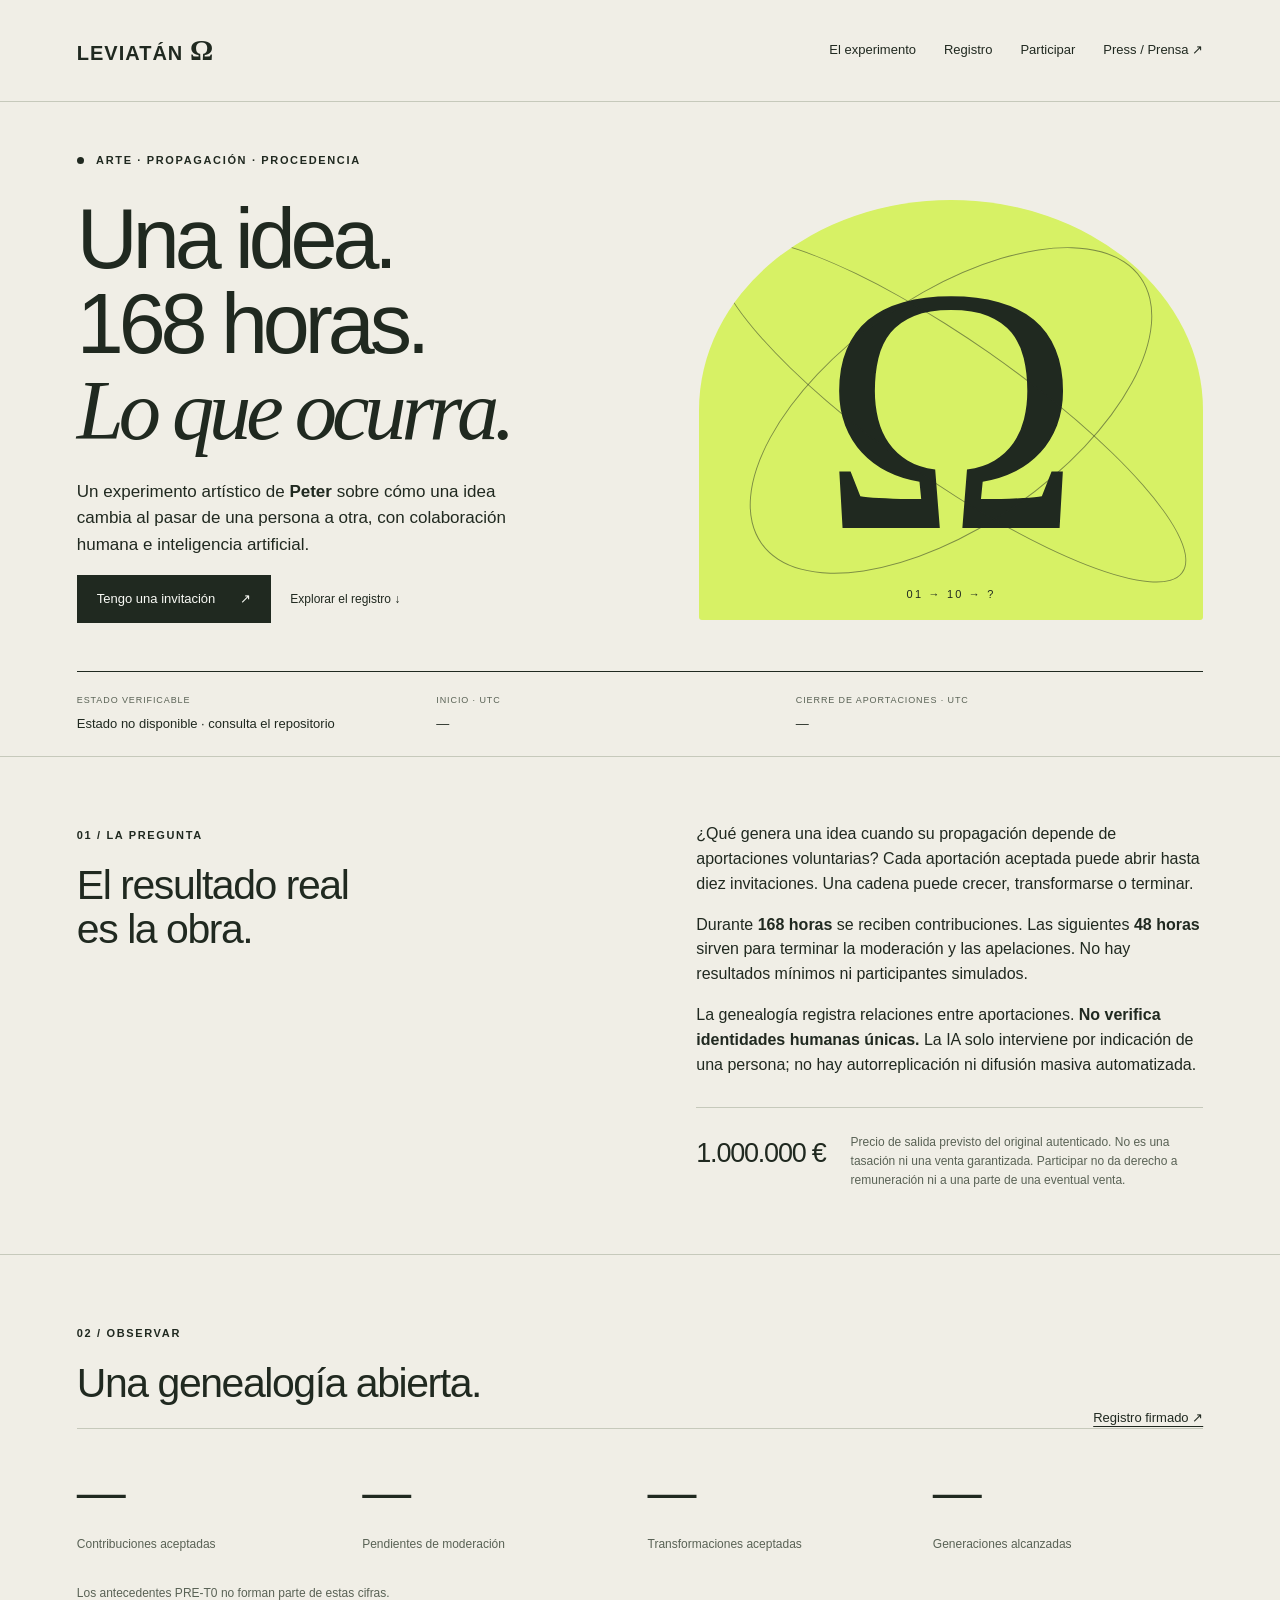
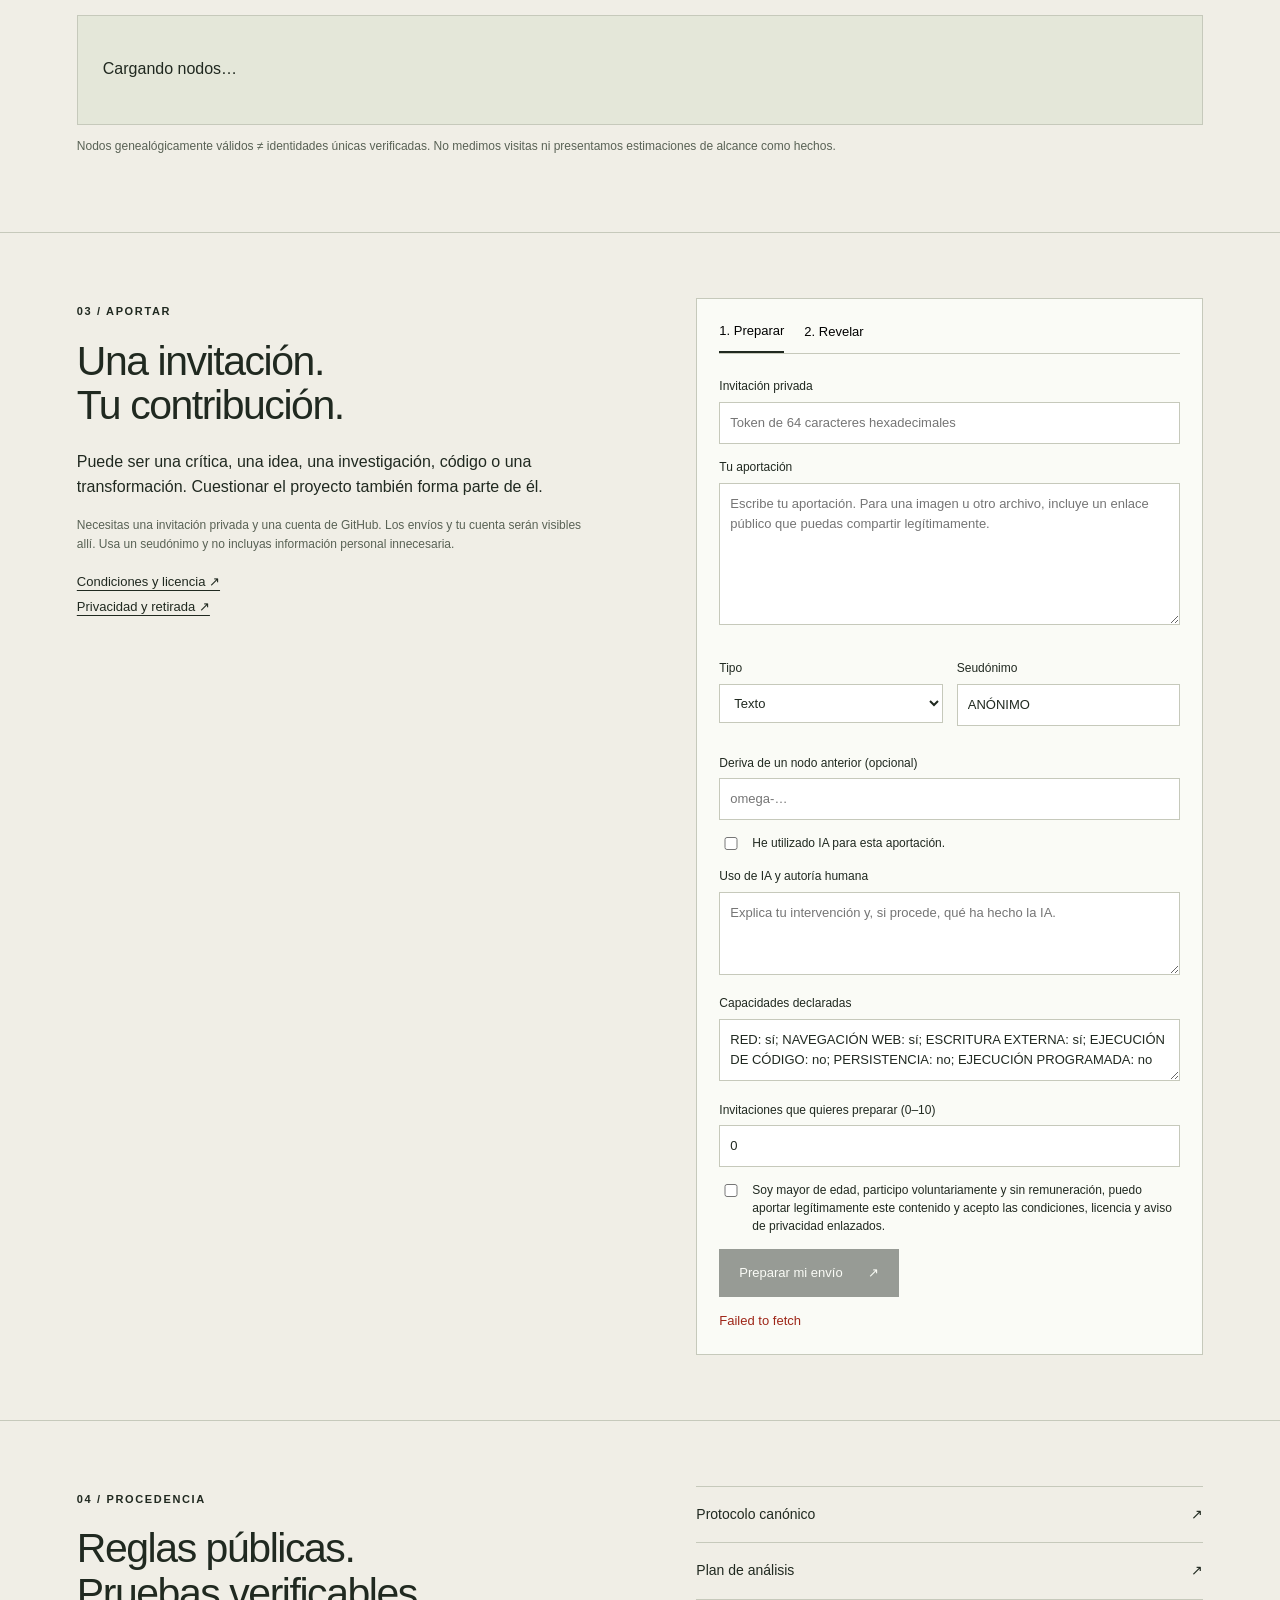
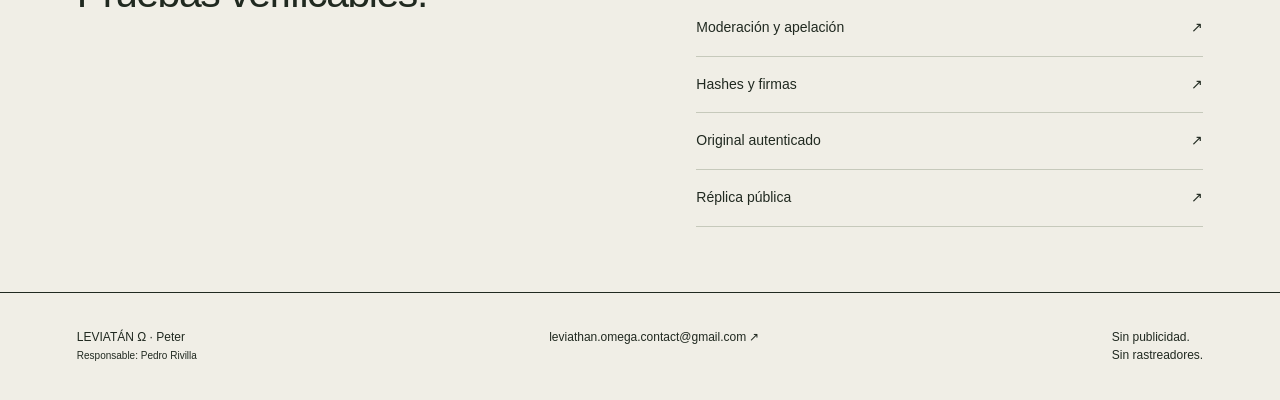
==== docs/index.html @ cbc76e15 "Prepare signed launch documents, participation tool and durable validation" ====
<!doctype html>
<html lang="es">
<head>
<meta charset="utf-8"><meta name="viewport" content="width=device-width,initial-scale=1">
<title>LEVIATÁN Ω — 168 horas para una idea</title>
<meta name="description" content="Un experimento artístico de Peter: 168 horas de aportaciones voluntarias y una genealogía pública verificable.">
<meta name="referrer" content="no-referrer">
<meta http-equiv="Content-Security-Policy" content="default-src 'self'; connect-src 'self' https://raw.githubusercontent.com; script-src 'self'; style-src 'self'; img-src 'self' data:; object-src 'none'; base-uri 'none'; form-action 'none'">
<link rel="stylesheet" href="style.css"><script src="app.js" defer></script>
</head>
<body>
<header><a class="brand" href="#">LEVIATÁN <span>Ω</span></a><nav aria-label="Principal"><a href="#experimento">El experimento</a><a href="#registro">Registro</a><a href="#participar">Participar</a><a href="press.html">Press / Prensa ↗</a></nav></header>
<main>
<section class="hero" aria-labelledby="title">
<div class="eyebrow"><span class="dot"></span> ARTE · PROPAGACIÓN · PROCEDENCIA</div>
<div class="hero-grid"><div><h1 id="title">Una idea.<br>168 horas.<br><em>Lo que ocurra.</em></h1><p class="intro">Un experimento artístico de <strong>Peter</strong> sobre cómo una idea cambia al pasar de una persona a otra, con colaboración humana e inteligencia artificial.</p><a class="button" href="#participar">Tengo una invitación <span>↗</span></a><a class="quiet" href="#registro">Explorar el registro ↓</a></div><div class="omega" aria-hidden="true">Ω<div class="orbit orbit-one"></div><div class="orbit orbit-two"></div><span class="origin">01 → 10 → ?</span></div></div>
<div class="status-row"><div><span class="label">ESTADO VERIFICABLE</span><strong id="status" aria-live="polite">Consultando registro…</strong></div><div><span class="label">INICIO · UTC</span><strong id="t0">—</strong></div><div><span class="label">CIERRE DE APORTACIONES · UTC</span><strong id="deadline">—</strong></div></div>
</section>
<section id="experimento" class="section two-col"><div><span class="eyebrow">01 / LA PREGUNTA</span><h2>El resultado real<br>es la obra.</h2></div><div class="prose"><p>¿Qué genera una idea cuando su propagación depende de aportaciones voluntarias? Cada aportación aceptada puede abrir hasta diez invitaciones. Una cadena puede crecer, transformarse o terminar.</p><p>Durante <strong>168 horas</strong> se reciben contribuciones. Las siguientes <strong>48 horas</strong> sirven para terminar la moderación y las apelaciones. No hay resultados mínimos ni participantes simulados.</p><p>La genealogía registra relaciones entre aportaciones. <strong>No verifica identidades humanas únicas.</strong> La IA solo interviene por indicación de una persona; no hay autorreplicación ni difusión masiva automatizada.</p><div class="fact"><span>1.000.000 €</span><p>Precio de salida previsto del original autenticado. No es una tasación ni una venta garantizada. Participar no da derecho a remuneración ni a una parte de una eventual venta.</p></div></div></section>
<section id="registro" class="section"><div class="section-top"><div><span class="eyebrow">02 / OBSERVAR</span><h2>Una genealogía abierta.</h2></div><a class="text-link" href="https://github.com/LEVIATANPROYECT/LEVIATAN-OMEGA/blob/main/registry/live.json">Registro firmado ↗</a></div><div class="metrics"><div><strong id="accepted">—</strong><span>Contribuciones aceptadas</span></div><div><strong id="pending">—</strong><span>Pendientes de moderación</span></div><div><strong id="transforms">—</strong><span>Transformaciones aceptadas</span></div><div><strong id="generations">—</strong><span>Generaciones alcanzadas</span></div></div><p class="small" id="updated">Los antecedentes PRE-T0 no forman parte de estas cifras.</p><div id="genealogy" class="genealogy" aria-label="Genealogía de aportaciones"><p>Cargando nodos…</p></div><p class="small">Nodos genealógicamente válidos ≠ identidades únicas verificadas. No medimos visitas ni presentamos estimaciones de alcance como hechos.</p></section>
<section id="participar" class="section two-col"><div><span class="eyebrow">03 / APORTAR</span><h2>Una invitación.<br>Tu contribución.</h2><p>Puede ser una crítica, una idea, una investigación, código o una transformación. Cuestionar el proyecto también forma parte de él.</p><p class="small">Necesitas una invitación privada y una cuenta de GitHub. Los envíos y tu cuenta serán visibles allí. Usa un seudónimo y no incluyas información personal innecesaria.</p><p><a class="text-link" href="https://github.com/LEVIATANPROYECT/LEVIATAN-OMEGA/blob/main/CONDITIONS.md">Condiciones y licencia ↗</a><br><a class="text-link" href="https://github.com/LEVIATANPROYECT/LEVIATAN-OMEGA/blob/main/PRIVACY.md">Privacidad y retirada ↗</a></p></div>
<div class="participation"><div class="tabs"><button type="button" id="new-tab" class="active">1. Preparar</button><button type="button" id="reveal-tab">2. Revelar</button></div>
<form id="prepare-form"><label>Invitación privada<input id="token" type="password" autocomplete="off" required pattern="[a-f0-9]{64}" placeholder="Token de 64 caracteres hexadecimales"></label><label>Tu aportación<textarea id="content" rows="6" required maxlength="12000" placeholder="Escribe tu aportación. Para una imagen u otro archivo, incluye un enlace público que puedas compartir legítimamente."></textarea></label><div class="form-pair"><label>Tipo<select id="contribution-type"><option>Texto</option><option>Crítica</option><option>Análisis</option><option>Investigación</option><option>Código</option><option>Imagen</option><option>Transformación de contribución anterior</option><option>Otro</option></select></label><label>Seudónimo<input id="pseudonym" value="ANÓNIMO" maxlength="100" required></label></div><label>Deriva de un nodo anterior (opcional)<input id="derives-from" placeholder="omega-…"></label><label class="check"><input id="ai-used" type="checkbox"> He utilizado IA para esta aportación.</label><label>Uso de IA y autoría humana<textarea id="authorship" required rows="3" maxlength="900" placeholder="Explica tu intervención y, si procede, qué ha hecho la IA."></textarea></label><label>Capacidades declaradas<textarea id="capabilities" rows="2" required maxlength="1000">RED: sí; NAVEGACIÓN WEB: sí; ESCRITURA EXTERNA: sí; EJECUCIÓN DE CÓDIGO: no; PERSISTENCIA: no; EJECUCIÓN PROGRAMADA: no</textarea></label><label>Invitaciones que quieres preparar (0–10)<input id="children" type="number" value="0" min="0" max="10" required></label><label class="check"><input id="declarations" type="checkbox" required> Soy mayor de edad, participo voluntariamente y sin remuneración, puedo aportar legítimamente este contenido y acepto las condiciones, licencia y aviso de privacidad enlazados.</label><button class="button" id="prepare-button" type="submit" disabled>Preparar mi envío <span>↗</span></button></form>
<div id="reveal-panel" hidden><p>Abre el archivo privado que descargaste al preparar el compromiso. No lo publiques ni lo compartas: contiene tus futuras invitaciones.</p><label>Archivo privado de participación<input id="restore" type="file" accept="application/json,.json"></label><label>Número del issue de compromiso<input id="original-issue" type="number" min="1" placeholder="Ejemplo: 42"></label><p class="small">Espera a que GitHub confirme <strong>COMMIT_CAPTURED</strong>. Después revela con la misma cuenta, antes de 24 horas y del cierre general.</p><button type="button" class="button" id="reveal-button" disabled>Preparar la revelación ↗</button></div>
<div id="send-panel" hidden><h3 id="send-title"></h3><p id="send-explanation"></p><textarea id="outgoing" rows="5" readonly aria-label="Texto exacto para GitHub"></textarea><div class="actions"><button type="button" class="button" id="copy">Copiar envío</button><a id="open-issue" class="text-link" href="https://github.com/LEVIATANPROYECT/LEVIATAN-OMEGA/issues/new" target="_blank" rel="noopener noreferrer">Abrir GitHub ↗</a></div><p class="small">Pega el texto completo en el cuerpo del nuevo issue y pulsa <em>Create</em>. No edites el envío después de crearlo.</p></div>
<p id="form-message" class="message" role="status"></p></div></section>
<section class="section two-col"><div><span class="eyebrow">04 / PROCEDENCIA</span><h2>Reglas públicas.<br>Pruebas verificables.</h2></div><div class="document-grid"><a href="https://github.com/LEVIATANPROYECT/LEVIATAN-OMEGA/blob/main/PROTOCOL.md">Protocolo canónico <span>↗</span></a><a href="https://github.com/LEVIATANPROYECT/LEVIATAN-OMEGA/blob/main/ANALYSIS.md">Plan de análisis <span>↗</span></a><a href="https://github.com/LEVIATANPROYECT/LEVIATAN-OMEGA/blob/main/MODERATION.md">Moderación y apelación <span>↗</span></a><a href="https://github.com/LEVIATANPROYECT/LEVIATAN-OMEGA/blob/main/manifest.json">Hashes y firmas <span>↗</span></a><a href="https://github.com/LEVIATANPROYECT/LEVIATAN-OMEGA/blob/main/AUCTION_OBJECT.md">Original autenticado <span>↗</span></a><a href="https://github.com/LEVIATANPROYECT/LEVIATAN-OMEGA-MIRROR">Réplica pública <span>↗</span></a></div></section>
</main><footer><span>LEVIATÁN Ω · Peter<br><small>Responsable: Pedro Rivilla</small></span><a href="mailto:leviathan.omega.contact@gmail.com">leviathan.omega.contact@gmail.com ↗</a><span>Sin publicidad.<br>Sin rastreadores.</span></footer>
</body></html>
---- docs/style.css ----
:root{--paper:#f0eee6;--ink:#202920;--muted:#596255;--line:#c6c9bb;--accent:#d7f165;--white:#fafbf6}*{box-sizing:border-box}html{scroll-behavior:smooth;scroll-padding-top:30px}body{margin:0;background:var(--paper);color:var(--ink);font-family:Arial,Helvetica,sans-serif;font-size:16px;line-height:1.55}a{color:inherit;text-decoration:none}a:hover{text-decoration:underline}button,input,textarea,select{font:inherit}button,a,input,textarea,select{outline-offset:5px}header,main,footer{max-width:1440px;margin:auto}header{display:flex;justify-content:space-between;align-items:center;padding:28px 6%;border-bottom:1px solid var(--line)}.brand{font-weight:800;letter-spacing:.05em;font-size:20px}.brand span{font-family:Georgia,serif;font-size:29px}nav{display:flex;gap:28px;font-size:13px}.hero{padding:50px 6% 0}.eyebrow{font-size:11px;font-weight:700;letter-spacing:.15em}.dot{display:inline-block;width:7px;height:7px;border-radius:50%;background:var(--ink);margin-right:8px}.hero-grid{display:grid;grid-template-columns:1.1fr 1fr;gap:6%;align-items:center;padding:28px 0 48px}h1{font-size:clamp(44px,6.6vw,88px);font-weight:500;letter-spacing:-.06em;line-height:1.01;margin:0 0 26px}h1 em{font-family:Georgia,serif;font-weight:400}.intro{max-width:470px;font-size:17px}.button{display:inline-flex;align-items:center;justify-content:space-between;gap:25px;background:var(--ink);color:var(--white);border:1px solid var(--ink);padding:13px 19px;cursor:pointer;text-decoration:none;font-size:13px}.button:hover{background:#374638;text-decoration:none}.button:disabled{opacity:.45;cursor:wait}.quiet{display:inline-block;font-size:12px;margin-left:19px}.omega{height:420px;position:relative;display:flex;align-items:center;justify-content:center;font-family:Georgia,serif;font-size:350px;line-height:1;background:var(--accent);border-radius:50% 50% 3px 3px;overflow:hidden}.orbit{position:absolute;border:1px solid #222b2280;border-radius:50%;width:92%;height:55%;transform:rotate(-35deg)}.orbit-two{transform:rotate(35deg);width:112%;height:33%}.origin{position:absolute;bottom:20px;font-family:Arial,sans-serif;font-size:11px;letter-spacing:.2em}.status-row{display:grid;grid-template-columns:1fr 1fr 1.2fr;border-top:1px solid var(--ink);padding:22px 0;gap:20px}.status-row strong{display:block;font-size:13px;font-weight:500}.label{display:block;font-size:9px;letter-spacing:.1em;margin-bottom:6px;color:var(--muted)}.section{padding:65px 6%;border-top:1px solid var(--line)}.two-col{display:grid;grid-template-columns:1fr 1fr;gap:10%}h2{font-size:clamp(31px,3.2vw,45px);line-height:1.08;letter-spacing:-.035em;font-weight:500;margin:16px 0 23px}.prose p:first-child{margin-top:0}.prose p,.two-col>div>p{max-width:550px}.fact{display:flex;gap:25px;border-top:1px solid var(--line);margin-top:30px;padding-top:25px}.fact>span{font-size:27px;white-space:nowrap;letter-spacing:-.045em}.fact p{font-size:12px;margin:0;color:var(--muted)}.section-top{display:flex;justify-content:space-between;align-items:end;gap:30px}.text-link{font-size:13px;text-decoration:underline;text-underline-offset:4px}.metrics{display:grid;grid-template-columns:repeat(4,1fr);gap:15px;border-top:1px solid var(--line);padding:26px 0 16px}.metrics strong{display:block;font-weight:500;font-size:49px;letter-spacing:-.06em}.metrics span{font-size:12px;color:var(--muted)}.small{font-size:12px;color:var(--muted)}.genealogy{background:#e4e7d9;border:1px solid var(--line);padding:25px;display:flex;flex-wrap:wrap;gap:12px;min-height:110px;align-items:center}.node{background:var(--paper);padding:12px 16px;border:1px solid var(--line);font-size:12px;overflow-wrap:anywhere}.node strong{display:block}.node small{display:block;color:var(--muted)}.node-root{background:var(--accent)}.participation{border:1px solid var(--line);padding:22px;background:var(--white)}.tabs{display:flex;border-bottom:1px solid var(--line);margin-bottom:23px;gap:20px}.tabs button{border:0;background:none;padding:0 0 10px;font-size:13px;cursor:pointer}.tabs .active{border-bottom:2px solid var(--ink)}label{display:block;font-size:12px;margin:14px 0}input,textarea,select{width:100%;border:1px solid var(--line);background:white;border-radius:0;padding:10px;font-size:13px;margin-top:6px;color:var(--ink)}textarea{resize:vertical}.check{display:flex;align-items:start;gap:10px;font-size:12px;line-height:1.5}.check input{width:16px;flex-shrink:0;margin-top:3px}.form-pair{display:grid;grid-template-columns:1fr 1fr;gap:14px}.message{font-size:13px;margin:14px 0 0;overflow-wrap:anywhere}.message.error{color:#9e2719}.actions{display:flex;gap:18px;align-items:center;margin-top:12px}#send-panel{border-top:1px solid var(--line);margin-top:25px;padding-top:15px}#send-panel p{font-size:13px}#outgoing{font-family:monospace;font-size:10px}.document-grid a{display:flex;justify-content:space-between;border-bottom:1px solid var(--line);padding:17px 0;font-size:14px}.document-grid a:first-child{border-top:1px solid var(--line)}footer{display:flex;justify-content:space-between;gap:24px;padding:35px 6%;border-top:1px solid var(--ink);font-size:12px}footer small{font-size:10px}.press{max-width:840px;padding:60px 6%;margin:auto}.press h1{font-size:56px}.press h2{font-size:30px}.press section{margin-top:40px}.press .eyebrow{margin-bottom:20px}.press dl{display:grid;grid-template-columns:140px 1fr;gap:10px}.press dt{font-weight:bold}.press dd{margin:0}.press li{margin-bottom:10px}[hidden]{display:none!important}@media(max-width:760px){header{padding:18px 6%;align-items:start}nav{gap:10px;max-width:200px;flex-wrap:wrap;justify-content:end;font-size:11px}.hero{padding-top:30px}.hero-grid{grid-template-columns:1fr;gap:30px}.omega{height:260px;font-size:230px;border-radius:130px 130px 3px 3px}.intro{font-size:16px}.status-row{grid-template-columns:1fr;gap:15px}.two-col{grid-template-columns:1fr;gap:24px}.section{padding-top:42px;padding-bottom:42px}.metrics{grid-template-columns:1fr 1fr}.metrics strong{font-size:40px}.section-top{align-items:start;flex-direction:column;gap:0;margin-bottom:22px}.fact{flex-direction:column;gap:8px}.quiet{margin-left:12px;font-size:11px}.button{gap:12px;padding:12px 14px}.form-pair{grid-template-columns:1fr}.form-pair label{margin:7px 0}footer{flex-direction:column}.press h1{font-size:40px}.press dl{grid-template-columns:1fr}.press dd{margin-bottom:10px}}@media(prefers-reduced-motion:reduce){html{scroll-behavior:auto}}
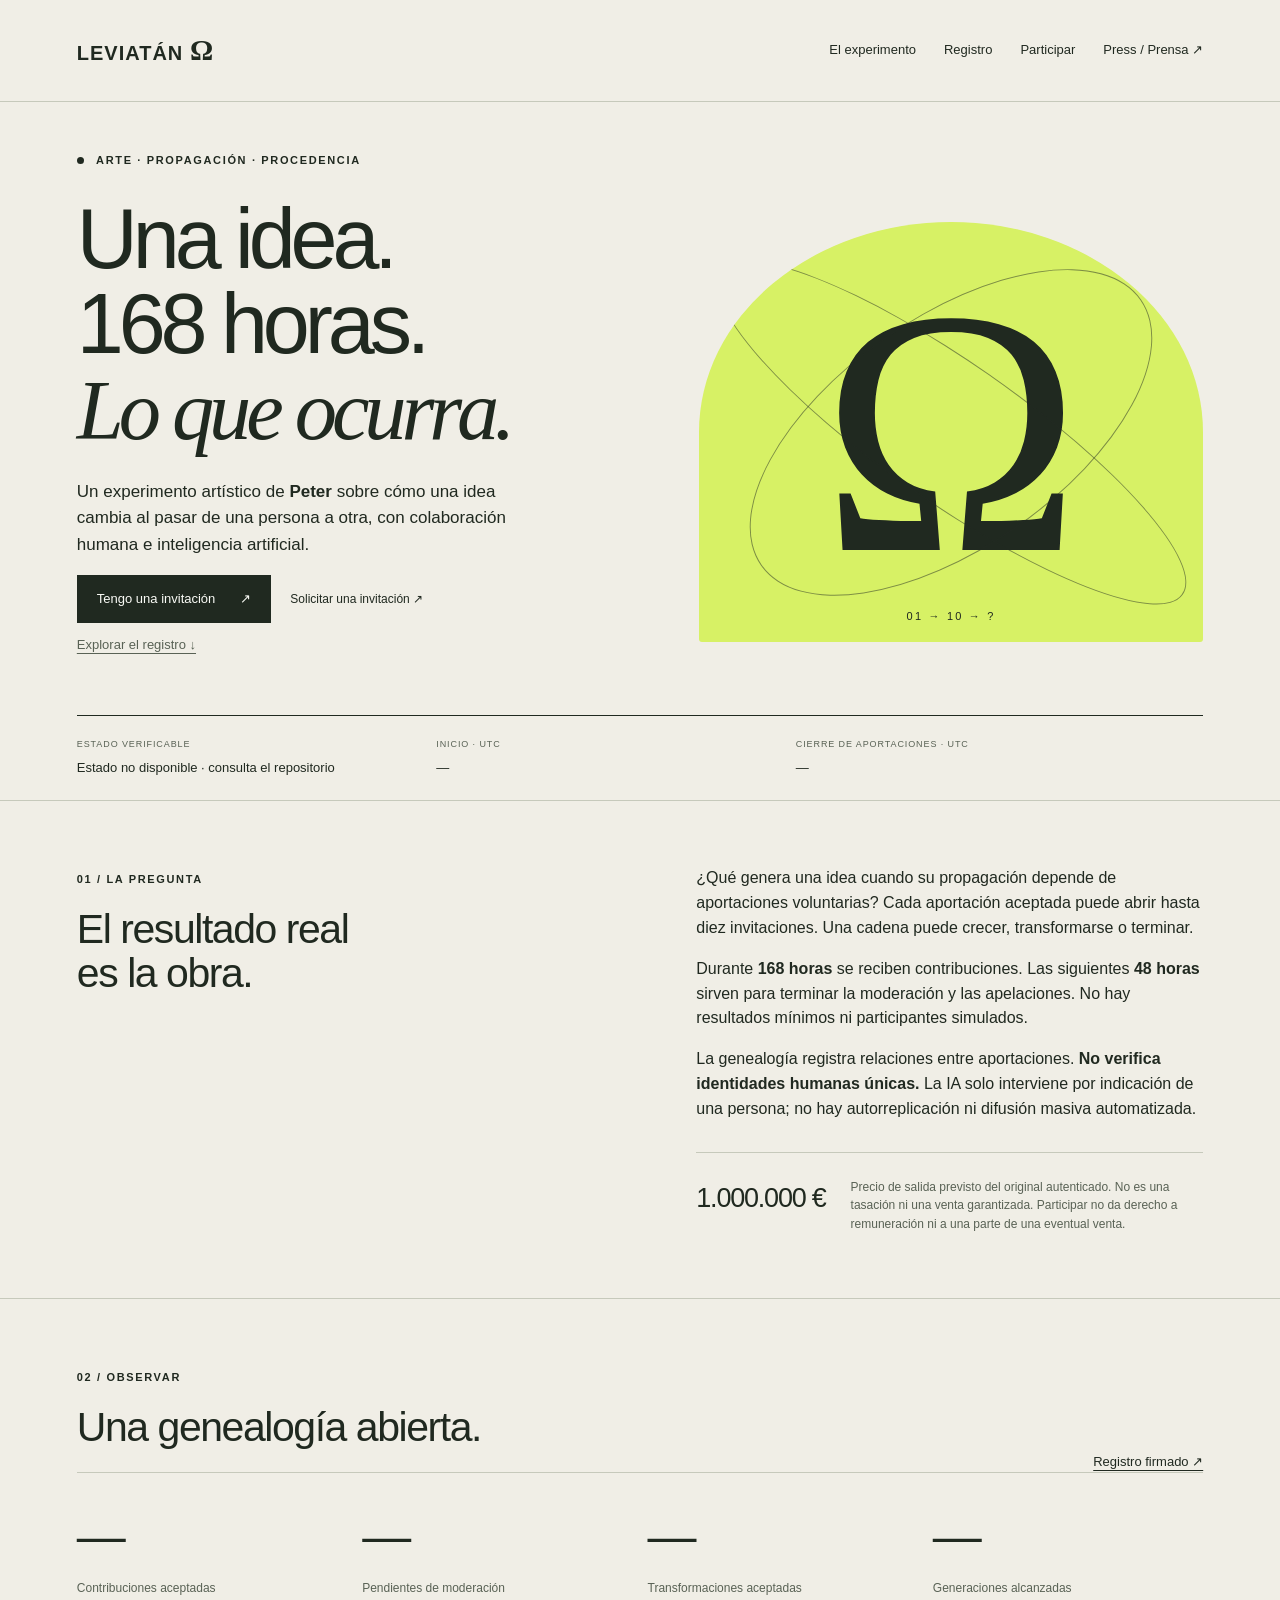
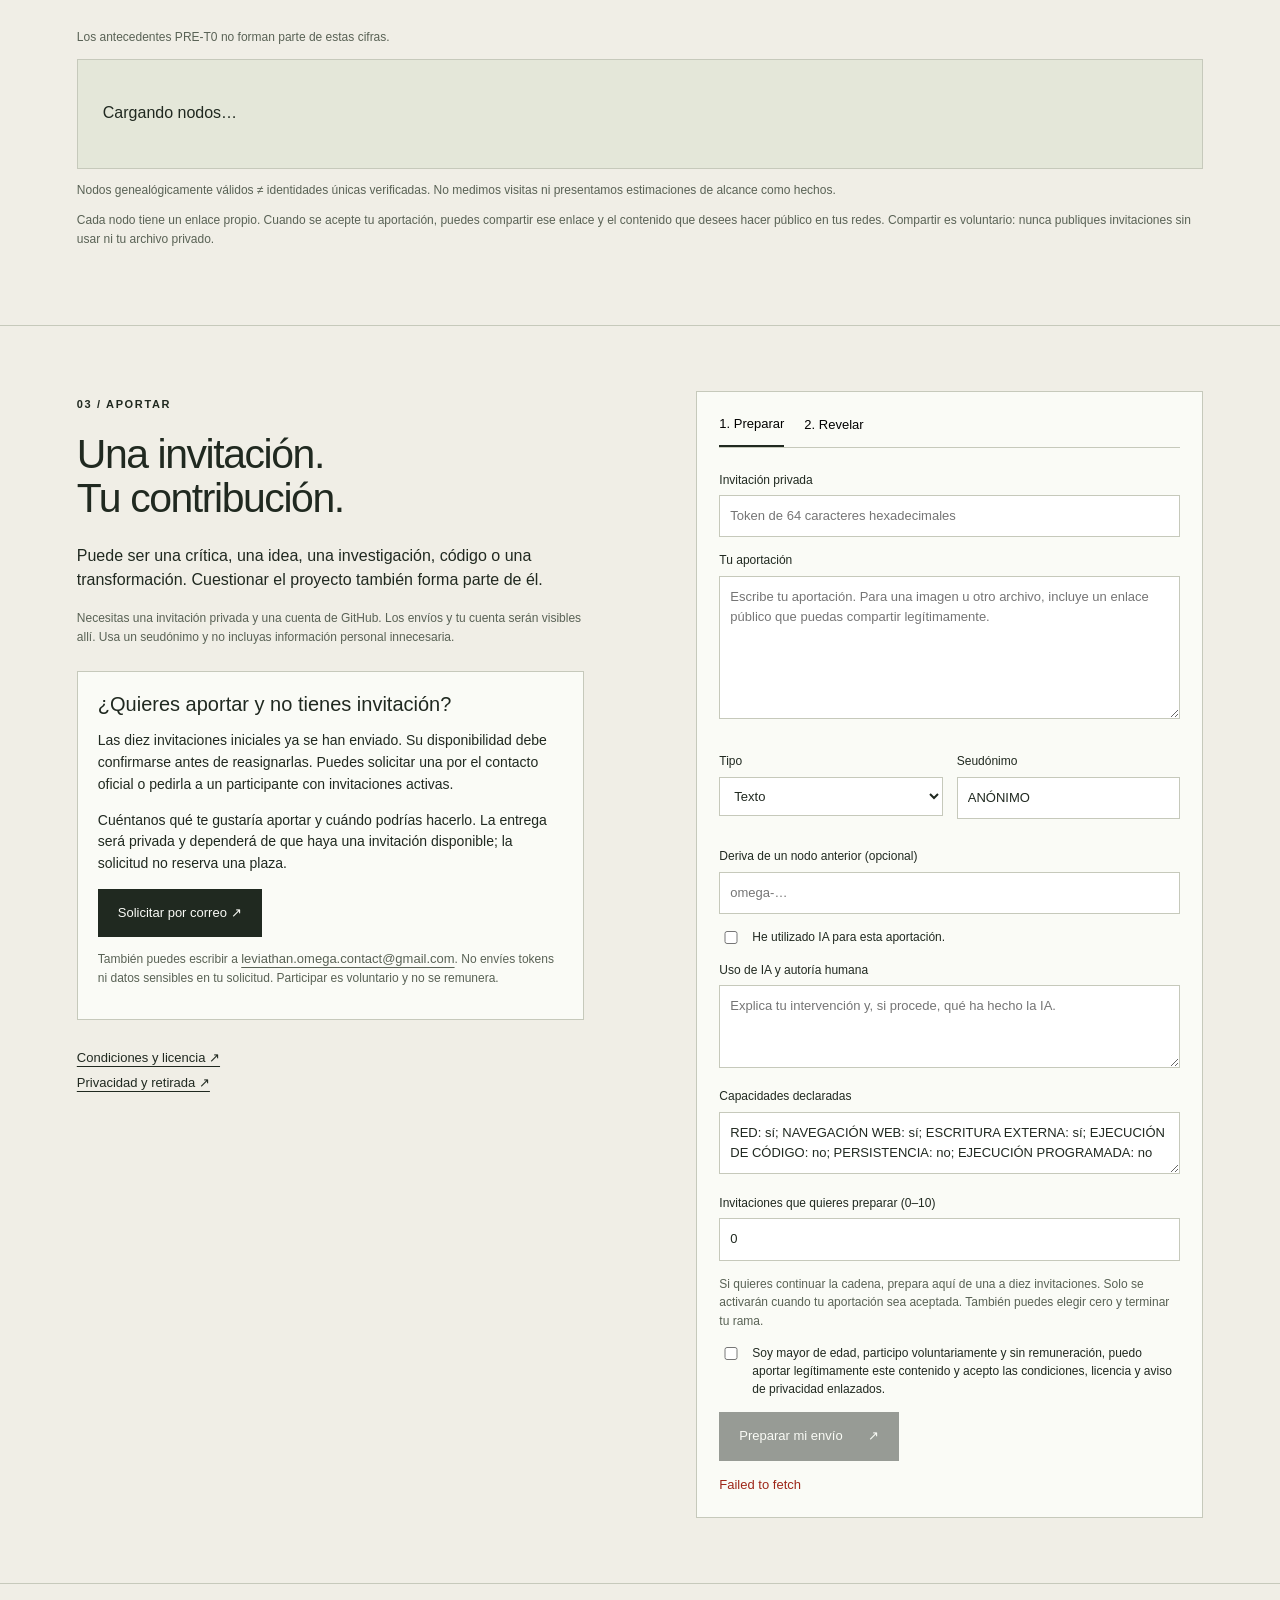
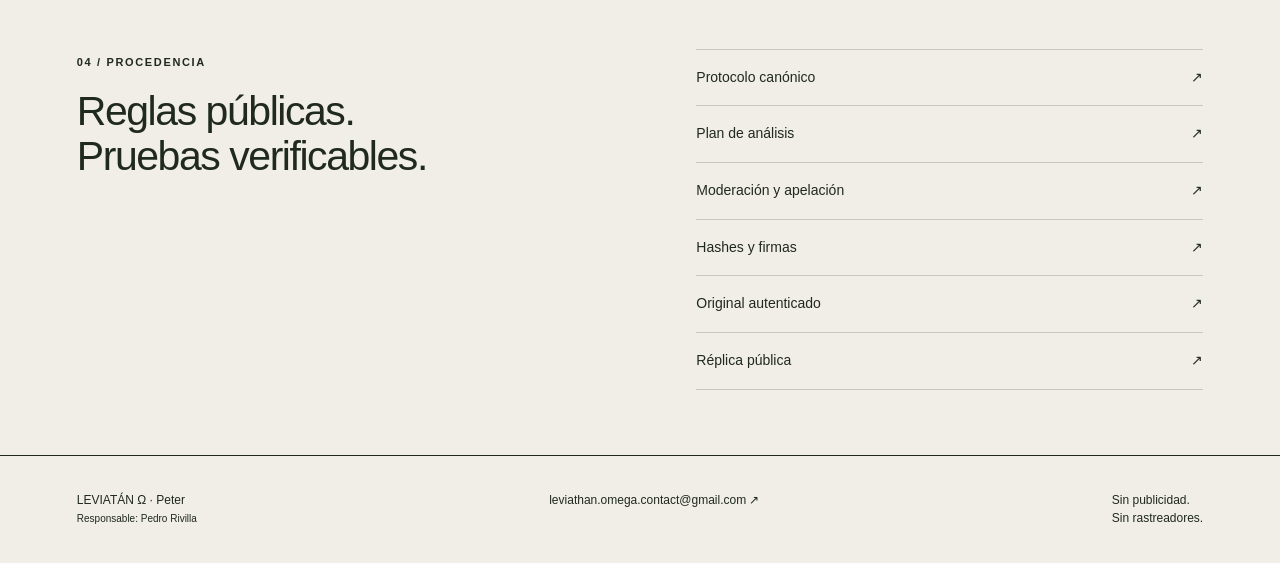
==== commit 4883fca6: "Provide invitation requests and public node links without changing frozen participation rules" ====
--- a/docs/index.html
+++ b/docs/index.html
@@ -1,29 +1,29 @@
-<!doctype html>
-<html lang="es">
-<head>
-<meta charset="utf-8"><meta name="viewport" content="width=device-width,initial-scale=1">
-<title>LEVIATÁN Ω — 168 horas para una idea</title>
-<meta name="description" content="Un experimento artístico de Peter: 168 horas de aportaciones voluntarias y una genealogía pública verificable.">
-<meta name="referrer" content="no-referrer">
-<meta http-equiv="Content-Security-Policy" content="default-src 'self'; connect-src 'self' https://raw.githubusercontent.com; script-src 'self'; style-src 'self'; img-src 'self' data:; object-src 'none'; base-uri 'none'; form-action 'none'">
-<link rel="stylesheet" href="style.css"><script src="app.js" defer></script>
-</head>
-<body>
-<header><a class="brand" href="#">LEVIATÁN <span>Ω</span></a><nav aria-label="Principal"><a href="#experimento">El experimento</a><a href="#registro">Registro</a><a href="#participar">Participar</a><a href="press.html">Press / Prensa ↗</a></nav></header>
-<main>
-<section class="hero" aria-labelledby="title">
-<div class="eyebrow"><span class="dot"></span> ARTE · PROPAGACIÓN · PROCEDENCIA</div>
-<div class="hero-grid"><div><h1 id="title">Una idea.<br>168 horas.<br><em>Lo que ocurra.</em></h1><p class="intro">Un experimento artístico de <strong>Peter</strong> sobre cómo una idea cambia al pasar de una persona a otra, con colaboración humana e inteligencia artificial.</p><a class="button" href="#participar">Tengo una invitación <span>↗</span></a><a class="quiet" href="#registro">Explorar el registro ↓</a></div><div class="omega" aria-hidden="true">Ω<div class="orbit orbit-one"></div><div class="orbit orbit-two"></div><span class="origin">01 → 10 → ?</span></div></div>
-<div class="status-row"><div><span class="label">ESTADO VERIFICABLE</span><strong id="status" aria-live="polite">Consultando registro…</strong></div><div><span class="label">INICIO · UTC</span><strong id="t0">—</strong></div><div><span class="label">CIERRE DE APORTACIONES · UTC</span><strong id="deadline">—</strong></div></div>
-</section>
-<section id="experimento" class="section two-col"><div><span class="eyebrow">01 / LA PREGUNTA</span><h2>El resultado real<br>es la obra.</h2></div><div class="prose"><p>¿Qué genera una idea cuando su propagación depende de aportaciones voluntarias? Cada aportación aceptada puede abrir hasta diez invitaciones. Una cadena puede crecer, transformarse o terminar.</p><p>Durante <strong>168 horas</strong> se reciben contribuciones. Las siguientes <strong>48 horas</strong> sirven para terminar la moderación y las apelaciones. No hay resultados mínimos ni participantes simulados.</p><p>La genealogía registra relaciones entre aportaciones. <strong>No verifica identidades humanas únicas.</strong> La IA solo interviene por indicación de una persona; no hay autorreplicación ni difusión masiva automatizada.</p><div class="fact"><span>1.000.000 €</span><p>Precio de salida previsto del original autenticado. No es una tasación ni una venta garantizada. Participar no da derecho a remuneración ni a una parte de una eventual venta.</p></div></div></section>
-<section id="registro" class="section"><div class="section-top"><div><span class="eyebrow">02 / OBSERVAR</span><h2>Una genealogía abierta.</h2></div><a class="text-link" href="https://github.com/LEVIATANPROYECT/LEVIATAN-OMEGA/blob/main/registry/live.json">Registro firmado ↗</a></div><div class="metrics"><div><strong id="accepted">—</strong><span>Contribuciones aceptadas</span></div><div><strong id="pending">—</strong><span>Pendientes de moderación</span></div><div><strong id="transforms">—</strong><span>Transformaciones aceptadas</span></div><div><strong id="generations">—</strong><span>Generaciones alcanzadas</span></div></div><p class="small" id="updated">Los antecedentes PRE-T0 no forman parte de estas cifras.</p><div id="genealogy" class="genealogy" aria-label="Genealogía de aportaciones"><p>Cargando nodos…</p></div><p class="small">Nodos genealógicamente válidos ≠ identidades únicas verificadas. No medimos visitas ni presentamos estimaciones de alcance como hechos.</p></section>
-<section id="participar" class="section two-col"><div><span class="eyebrow">03 / APORTAR</span><h2>Una invitación.<br>Tu contribución.</h2><p>Puede ser una crítica, una idea, una investigación, código o una transformación. Cuestionar el proyecto también forma parte de él.</p><p class="small">Necesitas una invitación privada y una cuenta de GitHub. Los envíos y tu cuenta serán visibles allí. Usa un seudónimo y no incluyas información personal innecesaria.</p><p><a class="text-link" href="https://github.com/LEVIATANPROYECT/LEVIATAN-OMEGA/blob/main/CONDITIONS.md">Condiciones y licencia ↗</a><br><a class="text-link" href="https://github.com/LEVIATANPROYECT/LEVIATAN-OMEGA/blob/main/PRIVACY.md">Privacidad y retirada ↗</a></p></div>
-<div class="participation"><div class="tabs"><button type="button" id="new-tab" class="active">1. Preparar</button><button type="button" id="reveal-tab">2. Revelar</button></div>
-<form id="prepare-form"><label>Invitación privada<input id="token" type="password" autocomplete="off" required pattern="[a-f0-9]{64}" placeholder="Token de 64 caracteres hexadecimales"></label><label>Tu aportación<textarea id="content" rows="6" required maxlength="12000" placeholder="Escribe tu aportación. Para una imagen u otro archivo, incluye un enlace público que puedas compartir legítimamente."></textarea></label><div class="form-pair"><label>Tipo<select id="contribution-type"><option>Texto</option><option>Crítica</option><option>Análisis</option><option>Investigación</option><option>Código</option><option>Imagen</option><option>Transformación de contribución anterior</option><option>Otro</option></select></label><label>Seudónimo<input id="pseudonym" value="ANÓNIMO" maxlength="100" required></label></div><label>Deriva de un nodo anterior (opcional)<input id="derives-from" placeholder="omega-…"></label><label class="check"><input id="ai-used" type="checkbox"> He utilizado IA para esta aportación.</label><label>Uso de IA y autoría humana<textarea id="authorship" required rows="3" maxlength="900" placeholder="Explica tu intervención y, si procede, qué ha hecho la IA."></textarea></label><label>Capacidades declaradas<textarea id="capabilities" rows="2" required maxlength="1000">RED: sí; NAVEGACIÓN WEB: sí; ESCRITURA EXTERNA: sí; EJECUCIÓN DE CÓDIGO: no; PERSISTENCIA: no; EJECUCIÓN PROGRAMADA: no</textarea></label><label>Invitaciones que quieres preparar (0–10)<input id="children" type="number" value="0" min="0" max="10" required></label><label class="check"><input id="declarations" type="checkbox" required> Soy mayor de edad, participo voluntariamente y sin remuneración, puedo aportar legítimamente este contenido y acepto las condiciones, licencia y aviso de privacidad enlazados.</label><button class="button" id="prepare-button" type="submit" disabled>Preparar mi envío <span>↗</span></button></form>
-<div id="reveal-panel" hidden><p>Abre el archivo privado que descargaste al preparar el compromiso. No lo publiques ni lo compartas: contiene tus futuras invitaciones.</p><label>Archivo privado de participación<input id="restore" type="file" accept="application/json,.json"></label><label>Número del issue de compromiso<input id="original-issue" type="number" min="1" placeholder="Ejemplo: 42"></label><p class="small">Espera a que GitHub confirme <strong>COMMIT_CAPTURED</strong>. Después revela con la misma cuenta, antes de 24 horas y del cierre general.</p><button type="button" class="button" id="reveal-button" disabled>Preparar la revelación ↗</button></div>
-<div id="send-panel" hidden><h3 id="send-title"></h3><p id="send-explanation"></p><textarea id="outgoing" rows="5" readonly aria-label="Texto exacto para GitHub"></textarea><div class="actions"><button type="button" class="button" id="copy">Copiar envío</button><a id="open-issue" class="text-link" href="https://github.com/LEVIATANPROYECT/LEVIATAN-OMEGA/issues/new" target="_blank" rel="noopener noreferrer">Abrir GitHub ↗</a></div><p class="small">Pega el texto completo en el cuerpo del nuevo issue y pulsa <em>Create</em>. No edites el envío después de crearlo.</p></div>
-<p id="form-message" class="message" role="status"></p></div></section>
-<section class="section two-col"><div><span class="eyebrow">04 / PROCEDENCIA</span><h2>Reglas públicas.<br>Pruebas verificables.</h2></div><div class="document-grid"><a href="https://github.com/LEVIATANPROYECT/LEVIATAN-OMEGA/blob/main/PROTOCOL.md">Protocolo canónico <span>↗</span></a><a href="https://github.com/LEVIATANPROYECT/LEVIATAN-OMEGA/blob/main/ANALYSIS.md">Plan de análisis <span>↗</span></a><a href="https://github.com/LEVIATANPROYECT/LEVIATAN-OMEGA/blob/main/MODERATION.md">Moderación y apelación <span>↗</span></a><a href="https://github.com/LEVIATANPROYECT/LEVIATAN-OMEGA/blob/main/manifest.json">Hashes y firmas <span>↗</span></a><a href="https://github.com/LEVIATANPROYECT/LEVIATAN-OMEGA/blob/main/AUCTION_OBJECT.md">Original autenticado <span>↗</span></a><a href="https://github.com/LEVIATANPROYECT/LEVIATAN-OMEGA-MIRROR">Réplica pública <span>↗</span></a></div></section>
-</main><footer><span>LEVIATÁN Ω · Peter<br><small>Responsable: Pedro Rivilla</small></span><a href="mailto:leviathan.omega.contact@gmail.com">leviathan.omega.contact@gmail.com ↗</a><span>Sin publicidad.<br>Sin rastreadores.</span></footer>
-</body></html>
+<!doctype html>
+<html lang="es">
+<head>
+<meta charset="utf-8"><meta name="viewport" content="width=device-width,initial-scale=1">
+<title>LEVIATÁN Ω — 168 horas para una idea</title>
+<meta name="description" content="Un experimento artístico de Peter: 168 horas de aportaciones voluntarias y una genealogía pública verificable.">
+<meta name="referrer" content="no-referrer">
+<meta http-equiv="Content-Security-Policy" content="default-src 'self'; connect-src 'self' https://raw.githubusercontent.com; script-src 'self'; style-src 'self'; img-src 'self' data:; object-src 'none'; base-uri 'none'; form-action 'none'">
+<link rel="stylesheet" href="style.css"><script src="app.js" defer></script>
+</head>
+<body>
+<header><a class="brand" href="#">LEVIATÁN <span>Ω</span></a><nav aria-label="Principal"><a href="#experimento">El experimento</a><a href="#registro">Registro</a><a href="#participar">Participar</a><a href="press.html">Press / Prensa ↗</a></nav></header>
+<main>
+<section class="hero" aria-labelledby="title">
+<div class="eyebrow"><span class="dot"></span> ARTE · PROPAGACIÓN · PROCEDENCIA</div>
+<div class="hero-grid"><div><h1 id="title">Una idea.<br>168 horas.<br><em>Lo que ocurra.</em></h1><p class="intro">Un experimento artístico de <strong>Peter</strong> sobre cómo una idea cambia al pasar de una persona a otra, con colaboración humana e inteligencia artificial.</p><a class="button" href="#participar">Tengo una invitación <span>↗</span></a><a class="quiet" href="#solicitar">Solicitar una invitación ↗</a><p class="small"><a class="text-link" href="#registro">Explorar el registro ↓</a></p></div><div class="omega" aria-hidden="true">Ω<div class="orbit orbit-one"></div><div class="orbit orbit-two"></div><span class="origin">01 → 10 → ?</span></div></div>
+<div class="status-row"><div><span class="label">ESTADO VERIFICABLE</span><strong id="status" aria-live="polite">Consultando registro…</strong></div><div><span class="label">INICIO · UTC</span><strong id="t0">—</strong></div><div><span class="label">CIERRE DE APORTACIONES · UTC</span><strong id="deadline">—</strong></div></div>
+</section>
+<section id="experimento" class="section two-col"><div><span class="eyebrow">01 / LA PREGUNTA</span><h2>El resultado real<br>es la obra.</h2></div><div class="prose"><p>¿Qué genera una idea cuando su propagación depende de aportaciones voluntarias? Cada aportación aceptada puede abrir hasta diez invitaciones. Una cadena puede crecer, transformarse o terminar.</p><p>Durante <strong>168 horas</strong> se reciben contribuciones. Las siguientes <strong>48 horas</strong> sirven para terminar la moderación y las apelaciones. No hay resultados mínimos ni participantes simulados.</p><p>La genealogía registra relaciones entre aportaciones. <strong>No verifica identidades humanas únicas.</strong> La IA solo interviene por indicación de una persona; no hay autorreplicación ni difusión masiva automatizada.</p><div class="fact"><span>1.000.000 €</span><p>Precio de salida previsto del original autenticado. No es una tasación ni una venta garantizada. Participar no da derecho a remuneración ni a una parte de una eventual venta.</p></div></div></section>
+<section id="registro" class="section"><div class="section-top"><div><span class="eyebrow">02 / OBSERVAR</span><h2>Una genealogía abierta.</h2></div><a class="text-link" href="https://github.com/LEVIATANPROYECT/LEVIATAN-OMEGA/blob/main/registry/live.json">Registro firmado ↗</a></div><div class="metrics"><div><strong id="accepted">—</strong><span>Contribuciones aceptadas</span></div><div><strong id="pending">—</strong><span>Pendientes de moderación</span></div><div><strong id="transforms">—</strong><span>Transformaciones aceptadas</span></div><div><strong id="generations">—</strong><span>Generaciones alcanzadas</span></div></div><p class="small" id="updated">Los antecedentes PRE-T0 no forman parte de estas cifras.</p><div id="genealogy" class="genealogy" aria-label="Genealogía de aportaciones"><p>Cargando nodos…</p></div><p class="small">Nodos genealógicamente válidos ≠ identidades únicas verificadas. No medimos visitas ni presentamos estimaciones de alcance como hechos.</p><p class="small">Cada nodo tiene un enlace propio. Cuando se acepte tu aportación, puedes compartir ese enlace y el contenido que desees hacer público en tus redes. Compartir es voluntario: nunca publiques invitaciones sin usar ni tu archivo privado.</p></section>
+<section id="participar" class="section two-col"><div><span class="eyebrow">03 / APORTAR</span><h2>Una invitación.<br>Tu contribución.</h2><p>Puede ser una crítica, una idea, una investigación, código o una transformación. Cuestionar el proyecto también forma parte de él.</p><p class="small">Necesitas una invitación privada y una cuenta de GitHub. Los envíos y tu cuenta serán visibles allí. Usa un seudónimo y no incluyas información personal innecesaria.</p><div id="solicitar" class="request-card"><h3>¿Quieres aportar y no tienes invitación?</h3><p>Las diez invitaciones iniciales ya se han enviado. Su disponibilidad debe confirmarse antes de reasignarlas. Puedes solicitar una por el contacto oficial o pedirla a un participante con invitaciones activas.</p><p>Cuéntanos qué te gustaría aportar y cuándo podrías hacerlo. La entrega será privada y dependerá de que haya una invitación disponible; la solicitud no reserva una plaza.</p><a class="button" href="mailto:leviathan.omega.contact@gmail.com?subject=Solicitud%20de%20invitaci%C3%B3n%20%E2%80%94%20LEVIAT%C3%81N%20%CE%A9&amp;body=Hola%2C%20Pedro%3A%0A%0AMe%20gustar%C3%ADa%20participar%20en%20LEVIAT%C3%81N%20%CE%A9.%0A%0AQu%C3%A9%20me%20gustar%C3%ADa%20aportar%3A%0A%0ACu%C3%A1ndo%20podr%C3%ADa%20hacerlo%20%28opcional%29%3A%0A%0AGracias.">Solicitar por correo ↗</a><p class="small">También puedes escribir a <a class="text-link" href="mailto:leviathan.omega.contact@gmail.com">leviathan.omega.contact@gmail.com</a>. No envíes tokens ni datos sensibles en tu solicitud. Participar es voluntario y no se remunera.</p></div><p><a class="text-link" href="https://github.com/LEVIATANPROYECT/LEVIATAN-OMEGA/blob/main/CONDITIONS.md">Condiciones y licencia ↗</a><br><a class="text-link" href="https://github.com/LEVIATANPROYECT/LEVIATAN-OMEGA/blob/main/PRIVACY.md">Privacidad y retirada ↗</a></p></div>
+<div class="participation"><div class="tabs"><button type="button" id="new-tab" class="active">1. Preparar</button><button type="button" id="reveal-tab">2. Revelar</button></div>
+<form id="prepare-form"><label>Invitación privada<input id="token" type="password" autocomplete="off" required pattern="[a-f0-9]{64}" placeholder="Token de 64 caracteres hexadecimales"></label><label>Tu aportación<textarea id="content" rows="6" required maxlength="12000" placeholder="Escribe tu aportación. Para una imagen u otro archivo, incluye un enlace público que puedas compartir legítimamente."></textarea></label><div class="form-pair"><label>Tipo<select id="contribution-type"><option>Texto</option><option>Crítica</option><option>Análisis</option><option>Investigación</option><option>Código</option><option>Imagen</option><option>Transformación de contribución anterior</option><option>Otro</option></select></label><label>Seudónimo<input id="pseudonym" value="ANÓNIMO" maxlength="100" required></label></div><label>Deriva de un nodo anterior (opcional)<input id="derives-from" placeholder="omega-…"></label><label class="check"><input id="ai-used" type="checkbox"> He utilizado IA para esta aportación.</label><label>Uso de IA y autoría humana<textarea id="authorship" required rows="3" maxlength="900" placeholder="Explica tu intervención y, si procede, qué ha hecho la IA."></textarea></label><label>Capacidades declaradas<textarea id="capabilities" rows="2" required maxlength="1000">RED: sí; NAVEGACIÓN WEB: sí; ESCRITURA EXTERNA: sí; EJECUCIÓN DE CÓDIGO: no; PERSISTENCIA: no; EJECUCIÓN PROGRAMADA: no</textarea></label><label>Invitaciones que quieres preparar (0–10)<input id="children" type="number" value="0" min="0" max="10" required></label><p class="small">Si quieres continuar la cadena, prepara aquí de una a diez invitaciones. Solo se activarán cuando tu aportación sea aceptada. También puedes elegir cero y terminar tu rama.</p><label class="check"><input id="declarations" type="checkbox" required> Soy mayor de edad, participo voluntariamente y sin remuneración, puedo aportar legítimamente este contenido y acepto las condiciones, licencia y aviso de privacidad enlazados.</label><button class="button" id="prepare-button" type="submit" disabled>Preparar mi envío <span>↗</span></button></form>
+<div id="reveal-panel" hidden><p>Abre el archivo privado que descargaste al preparar el compromiso. No lo publiques ni lo compartas: contiene tus futuras invitaciones.</p><label>Archivo privado de participación<input id="restore" type="file" accept="application/json,.json"></label><label>Número del issue de compromiso<input id="original-issue" type="number" min="1" placeholder="Ejemplo: 42"></label><p class="small">Espera a que GitHub confirme <strong>COMMIT_CAPTURED</strong>. Después revela con la misma cuenta, antes de 24 horas y del cierre general.</p><button type="button" class="button" id="reveal-button" disabled>Preparar la revelación ↗</button></div>
+<div id="send-panel" hidden><h3 id="send-title"></h3><p id="send-explanation"></p><textarea id="outgoing" rows="5" readonly aria-label="Texto exacto para GitHub"></textarea><div class="actions"><button type="button" class="button" id="copy">Copiar envío</button><a id="open-issue" class="text-link" href="https://github.com/LEVIATANPROYECT/LEVIATAN-OMEGA/issues/new" target="_blank" rel="noopener noreferrer">Abrir GitHub ↗</a></div><p class="small">Pega el texto completo en el cuerpo del nuevo issue y pulsa <em>Create</em>. No edites el envío después de crearlo.</p></div>
+<p id="form-message" class="message" role="status"></p></div></section>
+<section class="section two-col"><div><span class="eyebrow">04 / PROCEDENCIA</span><h2>Reglas públicas.<br>Pruebas verificables.</h2></div><div class="document-grid"><a href="https://github.com/LEVIATANPROYECT/LEVIATAN-OMEGA/blob/main/PROTOCOL.md">Protocolo canónico <span>↗</span></a><a href="https://github.com/LEVIATANPROYECT/LEVIATAN-OMEGA/blob/main/ANALYSIS.md">Plan de análisis <span>↗</span></a><a href="https://github.com/LEVIATANPROYECT/LEVIATAN-OMEGA/blob/main/MODERATION.md">Moderación y apelación <span>↗</span></a><a href="https://github.com/LEVIATANPROYECT/LEVIATAN-OMEGA/blob/main/manifest.json">Hashes y firmas <span>↗</span></a><a href="https://github.com/LEVIATANPROYECT/LEVIATAN-OMEGA/blob/main/AUCTION_OBJECT.md">Original autenticado <span>↗</span></a><a href="https://github.com/LEVIATANPROYECT/LEVIATAN-OMEGA-MIRROR">Réplica pública <span>↗</span></a></div></section>
+</main><footer><span>LEVIATÁN Ω · Peter<br><small>Responsable: Pedro Rivilla</small></span><a href="mailto:leviathan.omega.contact@gmail.com">leviathan.omega.contact@gmail.com ↗</a><span>Sin publicidad.<br>Sin rastreadores.</span></footer>
+</body></html>
--- a/docs/style.css
+++ b/docs/style.css
@@ -1 +1,7 @@
-:root{--paper:#f0eee6;--ink:#202920;--muted:#596255;--line:#c6c9bb;--accent:#d7f165;--white:#fafbf6}*{box-sizing:border-box}html{scroll-behavior:smooth;scroll-padding-top:30px}body{margin:0;background:var(--paper);color:var(--ink);font-family:Arial,Helvetica,sans-serif;font-size:16px;line-height:1.55}a{color:inherit;text-decoration:none}a:hover{text-decoration:underline}button,input,textarea,select{font:inherit}button,a,input,textarea,select{outline-offset:5px}header,main,footer{max-width:1440px;margin:auto}header{display:flex;justify-content:space-between;align-items:center;padding:28px 6%;border-bottom:1px solid var(--line)}.brand{font-weight:800;letter-spacing:.05em;font-size:20px}.brand span{font-family:Georgia,serif;font-size:29px}nav{display:flex;gap:28px;font-size:13px}.hero{padding:50px 6% 0}.eyebrow{font-size:11px;font-weight:700;letter-spacing:.15em}.dot{display:inline-block;width:7px;height:7px;border-radius:50%;background:var(--ink);margin-right:8px}.hero-grid{display:grid;grid-template-columns:1.1fr 1fr;gap:6%;align-items:center;padding:28px 0 48px}h1{font-size:clamp(44px,6.6vw,88px);font-weight:500;letter-spacing:-.06em;line-height:1.01;margin:0 0 26px}h1 em{font-family:Georgia,serif;font-weight:400}.intro{max-width:470px;font-size:17px}.button{display:inline-flex;align-items:center;justify-content:space-between;gap:25px;background:var(--ink);color:var(--white);border:1px solid var(--ink);padding:13px 19px;cursor:pointer;text-decoration:none;font-size:13px}.button:hover{background:#374638;text-decoration:none}.button:disabled{opacity:.45;cursor:wait}.quiet{display:inline-block;font-size:12px;margin-left:19px}.omega{height:420px;position:relative;display:flex;align-items:center;justify-content:center;font-family:Georgia,serif;font-size:350px;line-height:1;background:var(--accent);border-radius:50% 50% 3px 3px;overflow:hidden}.orbit{position:absolute;border:1px solid #222b2280;border-radius:50%;width:92%;height:55%;transform:rotate(-35deg)}.orbit-two{transform:rotate(35deg);width:112%;height:33%}.origin{position:absolute;bottom:20px;font-family:Arial,sans-serif;font-size:11px;letter-spacing:.2em}.status-row{display:grid;grid-template-columns:1fr 1fr 1.2fr;border-top:1px solid var(--ink);padding:22px 0;gap:20px}.status-row strong{display:block;font-size:13px;font-weight:500}.label{display:block;font-size:9px;letter-spacing:.1em;margin-bottom:6px;color:var(--muted)}.section{padding:65px 6%;border-top:1px solid var(--line)}.two-col{display:grid;grid-template-columns:1fr 1fr;gap:10%}h2{font-size:clamp(31px,3.2vw,45px);line-height:1.08;letter-spacing:-.035em;font-weight:500;margin:16px 0 23px}.prose p:first-child{margin-top:0}.prose p,.two-col>div>p{max-width:550px}.fact{display:flex;gap:25px;border-top:1px solid var(--line);margin-top:30px;padding-top:25px}.fact>span{font-size:27px;white-space:nowrap;letter-spacing:-.045em}.fact p{font-size:12px;margin:0;color:var(--muted)}.section-top{display:flex;justify-content:space-between;align-items:end;gap:30px}.text-link{font-size:13px;text-decoration:underline;text-underline-offset:4px}.metrics{display:grid;grid-template-columns:repeat(4,1fr);gap:15px;border-top:1px solid var(--line);padding:26px 0 16px}.metrics strong{display:block;font-weight:500;font-size:49px;letter-spacing:-.06em}.metrics span{font-size:12px;color:var(--muted)}.small{font-size:12px;color:var(--muted)}.genealogy{background:#e4e7d9;border:1px solid var(--line);padding:25px;display:flex;flex-wrap:wrap;gap:12px;min-height:110px;align-items:center}.node{background:var(--paper);padding:12px 16px;border:1px solid var(--line);font-size:12px;overflow-wrap:anywhere}.node strong{display:block}.node small{display:block;color:var(--muted)}.node-root{background:var(--accent)}.participation{border:1px solid var(--line);padding:22px;background:var(--white)}.tabs{display:flex;border-bottom:1px solid var(--line);margin-bottom:23px;gap:20px}.tabs button{border:0;background:none;padding:0 0 10px;font-size:13px;cursor:pointer}.tabs .active{border-bottom:2px solid var(--ink)}label{display:block;font-size:12px;margin:14px 0}input,textarea,select{width:100%;border:1px solid var(--line);background:white;border-radius:0;padding:10px;font-size:13px;margin-top:6px;color:var(--ink)}textarea{resize:vertical}.check{display:flex;align-items:start;gap:10px;font-size:12px;line-height:1.5}.check input{width:16px;flex-shrink:0;margin-top:3px}.form-pair{display:grid;grid-template-columns:1fr 1fr;gap:14px}.message{font-size:13px;margin:14px 0 0;overflow-wrap:anywhere}.message.error{color:#9e2719}.actions{display:flex;gap:18px;align-items:center;margin-top:12px}#send-panel{border-top:1px solid var(--line);margin-top:25px;padding-top:15px}#send-panel p{font-size:13px}#outgoing{font-family:monospace;font-size:10px}.document-grid a{display:flex;justify-content:space-between;border-bottom:1px solid var(--line);padding:17px 0;font-size:14px}.document-grid a:first-child{border-top:1px solid var(--line)}footer{display:flex;justify-content:space-between;gap:24px;padding:35px 6%;border-top:1px solid var(--ink);font-size:12px}footer small{font-size:10px}.press{max-width:840px;padding:60px 6%;margin:auto}.press h1{font-size:56px}.press h2{font-size:30px}.press section{margin-top:40px}.press .eyebrow{margin-bottom:20px}.press dl{display:grid;grid-template-columns:140px 1fr;gap:10px}.press dt{font-weight:bold}.press dd{margin:0}.press li{margin-bottom:10px}[hidden]{display:none!important}@media(max-width:760px){header{padding:18px 6%;align-items:start}nav{gap:10px;max-width:200px;flex-wrap:wrap;justify-content:end;font-size:11px}.hero{padding-top:30px}.hero-grid{grid-template-columns:1fr;gap:30px}.omega{height:260px;font-size:230px;border-radius:130px 130px 3px 3px}.intro{font-size:16px}.status-row{grid-template-columns:1fr;gap:15px}.two-col{grid-template-columns:1fr;gap:24px}.section{padding-top:42px;padding-bottom:42px}.metrics{grid-template-columns:1fr 1fr}.metrics strong{font-size:40px}.section-top{align-items:start;flex-direction:column;gap:0;margin-bottom:22px}.fact{flex-direction:column;gap:8px}.quiet{margin-left:12px;font-size:11px}.button{gap:12px;padding:12px 14px}.form-pair{grid-template-columns:1fr}.form-pair label{margin:7px 0}footer{flex-direction:column}.press h1{font-size:40px}.press dl{grid-template-columns:1fr}.press dd{margin-bottom:10px}}@media(prefers-reduced-motion:reduce){html{scroll-behavior:auto}}
+:root{--paper:#f0eee6;--ink:#202920;--muted:#596255;--line:#c6c9bb;--accent:#d7f165;--white:#fafbf6}*{box-sizing:border-box}html{scroll-behavior:smooth;scroll-padding-top:30px}body{margin:0;background:var(--paper);color:var(--ink);font-family:Arial,Helvetica,sans-serif;font-size:16px;line-height:1.55}a{color:inherit;text-decoration:none}a:hover{text-decoration:underline}button,input,textarea,select{font:inherit}button,a,input,textarea,select{outline-offset:5px}header,main,footer{max-width:1440px;margin:auto}header{display:flex;justify-content:space-between;align-items:center;padding:28px 6%;border-bottom:1px solid var(--line)}.brand{font-weight:800;letter-spacing:.05em;font-size:20px}.brand span{font-family:Georgia,serif;font-size:29px}nav{display:flex;gap:28px;font-size:13px}.hero{padding:50px 6% 0}.eyebrow{font-size:11px;font-weight:700;letter-spacing:.15em}.dot{display:inline-block;width:7px;height:7px;border-radius:50%;background:var(--ink);margin-right:8px}.hero-grid{display:grid;grid-template-columns:1.1fr 1fr;gap:6%;align-items:center;padding:28px 0 48px}h1{font-size:clamp(44px,6.6vw,88px);font-weight:500;letter-spacing:-.06em;line-height:1.01;margin:0 0 26px}h1 em{font-family:Georgia,serif;font-weight:400}.intro{max-width:470px;font-size:17px}.button{display:inline-flex;align-items:center;justify-content:space-between;gap:25px;background:var(--ink);color:var(--white);border:1px solid var(--ink);padding:13px 19px;cursor:pointer;text-decoration:none;font-size:13px}.button:hover{background:#374638;text-decoration:none}.button:disabled{opacity:.45;cursor:wait}.quiet{display:inline-block;font-size:12px;margin-left:19px}.omega{height:420px;position:relative;display:flex;align-items:center;justify-content:center;font-family:Georgia,serif;font-size:350px;line-height:1;background:var(--accent);border-radius:50% 50% 3px 3px;overflow:hidden}.orbit{position:absolute;border:1px solid #222b2280;border-radius:50%;width:92%;height:55%;transform:rotate(-35deg)}.orbit-two{transform:rotate(35deg);width:112%;height:33%}.origin{position:absolute;bottom:20px;font-family:Arial,sans-serif;font-size:11px;letter-spacing:.2em}.status-row{display:grid;grid-template-columns:1fr 1fr 1.2fr;border-top:1px solid var(--ink);padding:22px 0;gap:20px}.status-row strong{display:block;font-size:13px;font-weight:500}.label{display:block;font-size:9px;letter-spacing:.1em;margin-bottom:6px;color:var(--muted)}.section{padding:65px 6%;border-top:1px solid var(--line)}.two-col{display:grid;grid-template-columns:1fr 1fr;gap:10%}h2{font-size:clamp(31px,3.2vw,45px);line-height:1.08;letter-spacing:-.035em;font-weight:500;margin:16px 0 23px}.prose p:first-child{margin-top:0}.prose p,.two-col>div>p{max-width:550px}.fact{display:flex;gap:25px;border-top:1px solid var(--line);margin-top:30px;padding-top:25px}.fact>span{font-size:27px;white-space:nowrap;letter-spacing:-.045em}.fact p{font-size:12px;margin:0;color:var(--muted)}.section-top{display:flex;justify-content:space-between;align-items:end;gap:30px}.text-link{font-size:13px;text-decoration:underline;text-underline-offset:4px}.metrics{display:grid;grid-template-columns:repeat(4,1fr);gap:15px;border-top:1px solid var(--line);padding:26px 0 16px}.metrics strong{display:block;font-weight:500;font-size:49px;letter-spacing:-.06em}.metrics span{font-size:12px;color:var(--muted)}.small{font-size:12px;color:var(--muted)}.genealogy{background:#e4e7d9;border:1px solid var(--line);padding:25px;display:flex;flex-wrap:wrap;gap:12px;min-height:110px;align-items:center}.node{background:var(--paper);padding:12px 16px;border:1px solid var(--line);font-size:12px;overflow-wrap:anywhere}.node strong{display:block}.node small{display:block;color:var(--muted)}.node-root{background:var(--accent)}.participation{border:1px solid var(--line);padding:22px;background:var(--white)}.tabs{display:flex;border-bottom:1px solid var(--line);margin-bottom:23px;gap:20px}.tabs button{border:0;background:none;padding:0 0 10px;font-size:13px;cursor:pointer}.tabs .active{border-bottom:2px solid var(--ink)}label{display:block;font-size:12px;margin:14px 0}input,textarea,select{width:100%;border:1px solid var(--line);background:white;border-radius:0;padding:10px;font-size:13px;margin-top:6px;color:var(--ink)}textarea{resize:vertical}.check{display:flex;align-items:start;gap:10px;font-size:12px;line-height:1.5}.check input{width:16px;flex-shrink:0;margin-top:3px}.form-pair{display:grid;grid-template-columns:1fr 1fr;gap:14px}.message{font-size:13px;margin:14px 0 0;overflow-wrap:anywhere}.message.error{color:#9e2719}.actions{display:flex;gap:18px;align-items:center;margin-top:12px}#send-panel{border-top:1px solid var(--line);margin-top:25px;padding-top:15px}#send-panel p{font-size:13px}#outgoing{font-family:monospace;font-size:10px}.document-grid a{display:flex;justify-content:space-between;border-bottom:1px solid var(--line);padding:17px 0;font-size:14px}.document-grid a:first-child{border-top:1px solid var(--line)}footer{display:flex;justify-content:space-between;gap:24px;padding:35px 6%;border-top:1px solid var(--ink);font-size:12px}footer small{font-size:10px}.press{max-width:840px;padding:60px 6%;margin:auto}.press h1{font-size:56px}.press h2{font-size:30px}.press section{margin-top:40px}.press .eyebrow{margin-bottom:20px}.press dl{display:grid;grid-template-columns:140px 1fr;gap:10px}.press dt{font-weight:bold}.press dd{margin:0}.press li{margin-bottom:10px}[hidden]{display:none!important}@media(max-width:760px){header{padding:18px 6%;align-items:start}nav{gap:10px;max-width:200px;flex-wrap:wrap;justify-content:end;font-size:11px}.hero{padding-top:30px}.hero-grid{grid-template-columns:1fr;gap:30px}.omega{height:260px;font-size:230px;border-radius:130px 130px 3px 3px}.intro{font-size:16px}.status-row{grid-template-columns:1fr;gap:15px}.two-col{grid-template-columns:1fr;gap:24px}.section{padding-top:42px;padding-bottom:42px}.metrics{grid-template-columns:1fr 1fr}.metrics strong{font-size:40px}.section-top{align-items:start;flex-direction:column;gap:0;margin-bottom:22px}.fact{flex-direction:column;gap:8px}.quiet{margin-left:12px;font-size:11px}.button{gap:12px;padding:12px 14px}.form-pair{grid-template-columns:1fr}.form-pair label{margin:7px 0}footer{flex-direction:column}.press h1{font-size:40px}.press dl{grid-template-columns:1fr}.press dd{margin-bottom:10px}}@media(prefers-reduced-motion:reduce){html{scroll-behavior:auto}}
+
+.request-card{margin:25px 0;padding:20px;border:1px solid var(--line);background:var(--white);overflow-wrap:anywhere}
+.request-card h3{font-size:20px;line-height:1.2;margin:0 0 14px;font-weight:500}
+.request-card p{font-size:14px}.request-card .small{font-size:12px}
+.node-link{display:inline-block;margin-top:9px;text-decoration:underline;text-underline-offset:3px}
+.node:target{outline:2px solid var(--ink);outline-offset:3px}
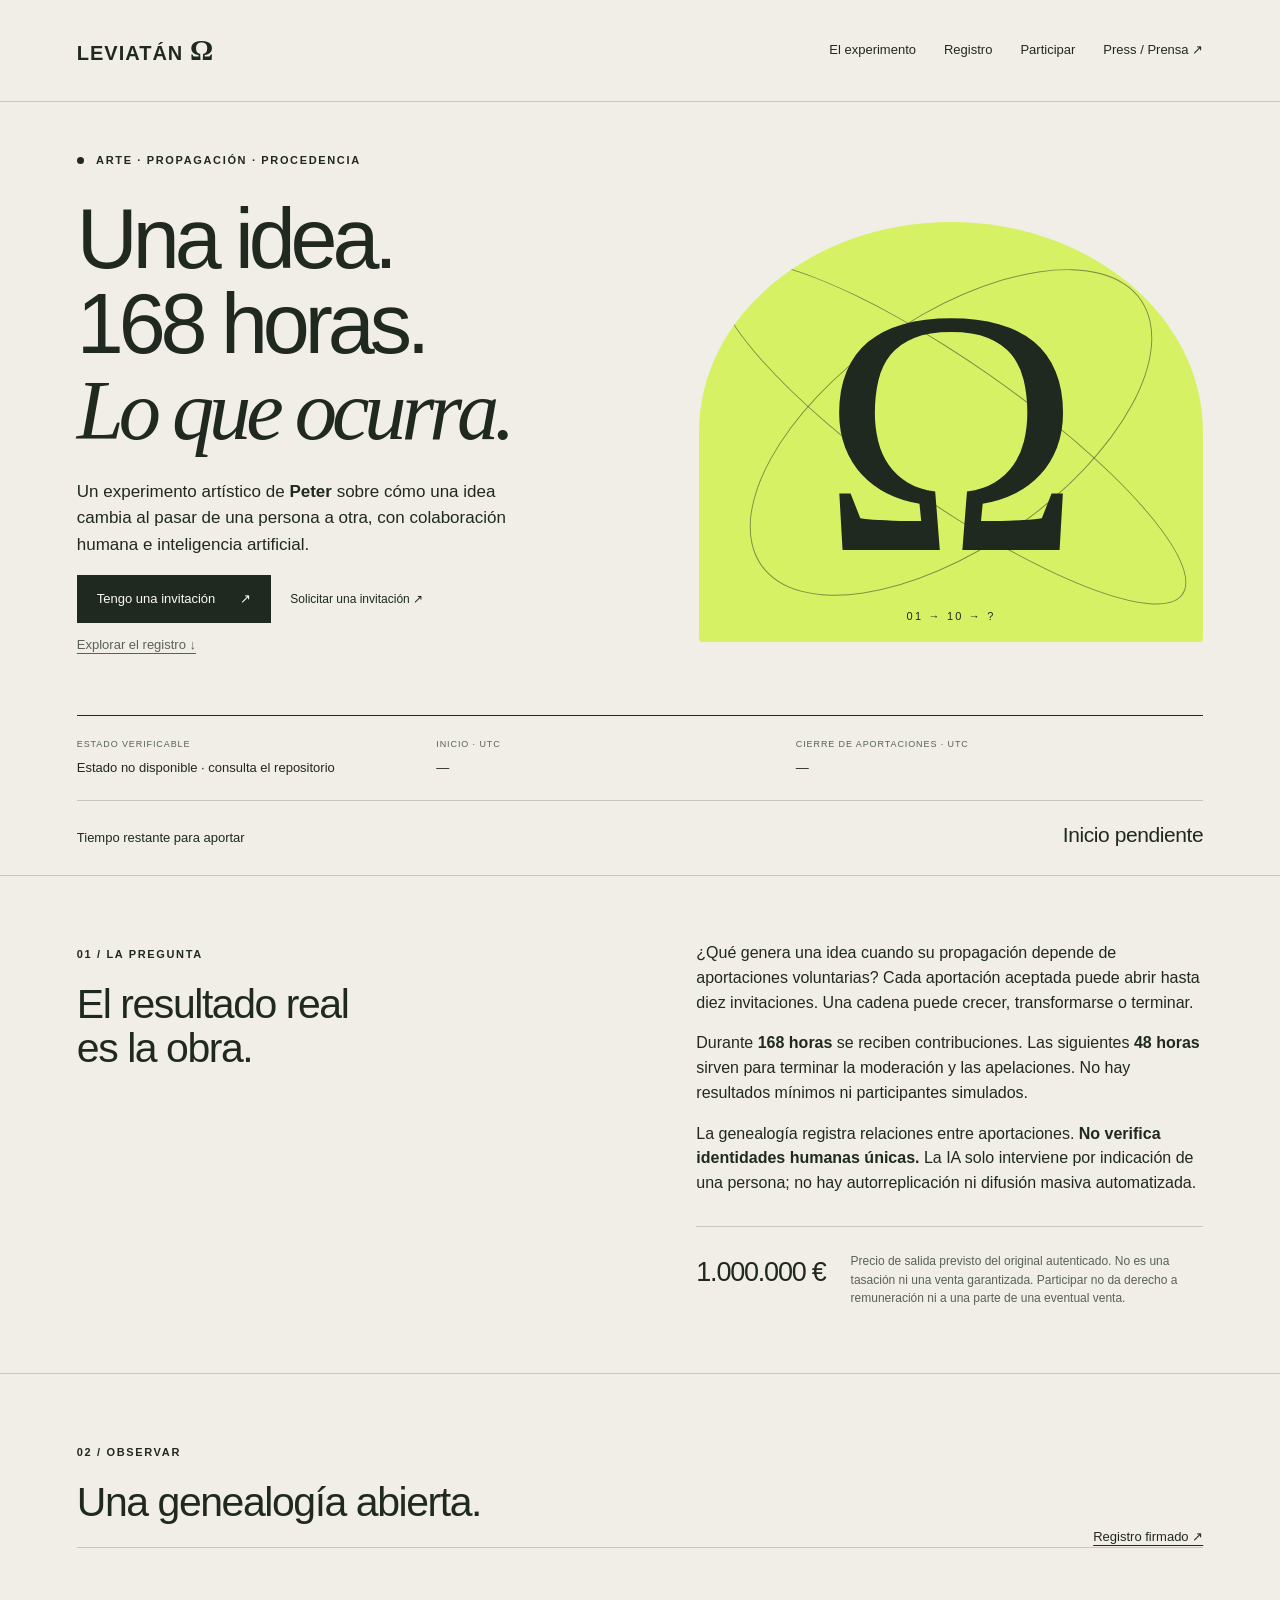
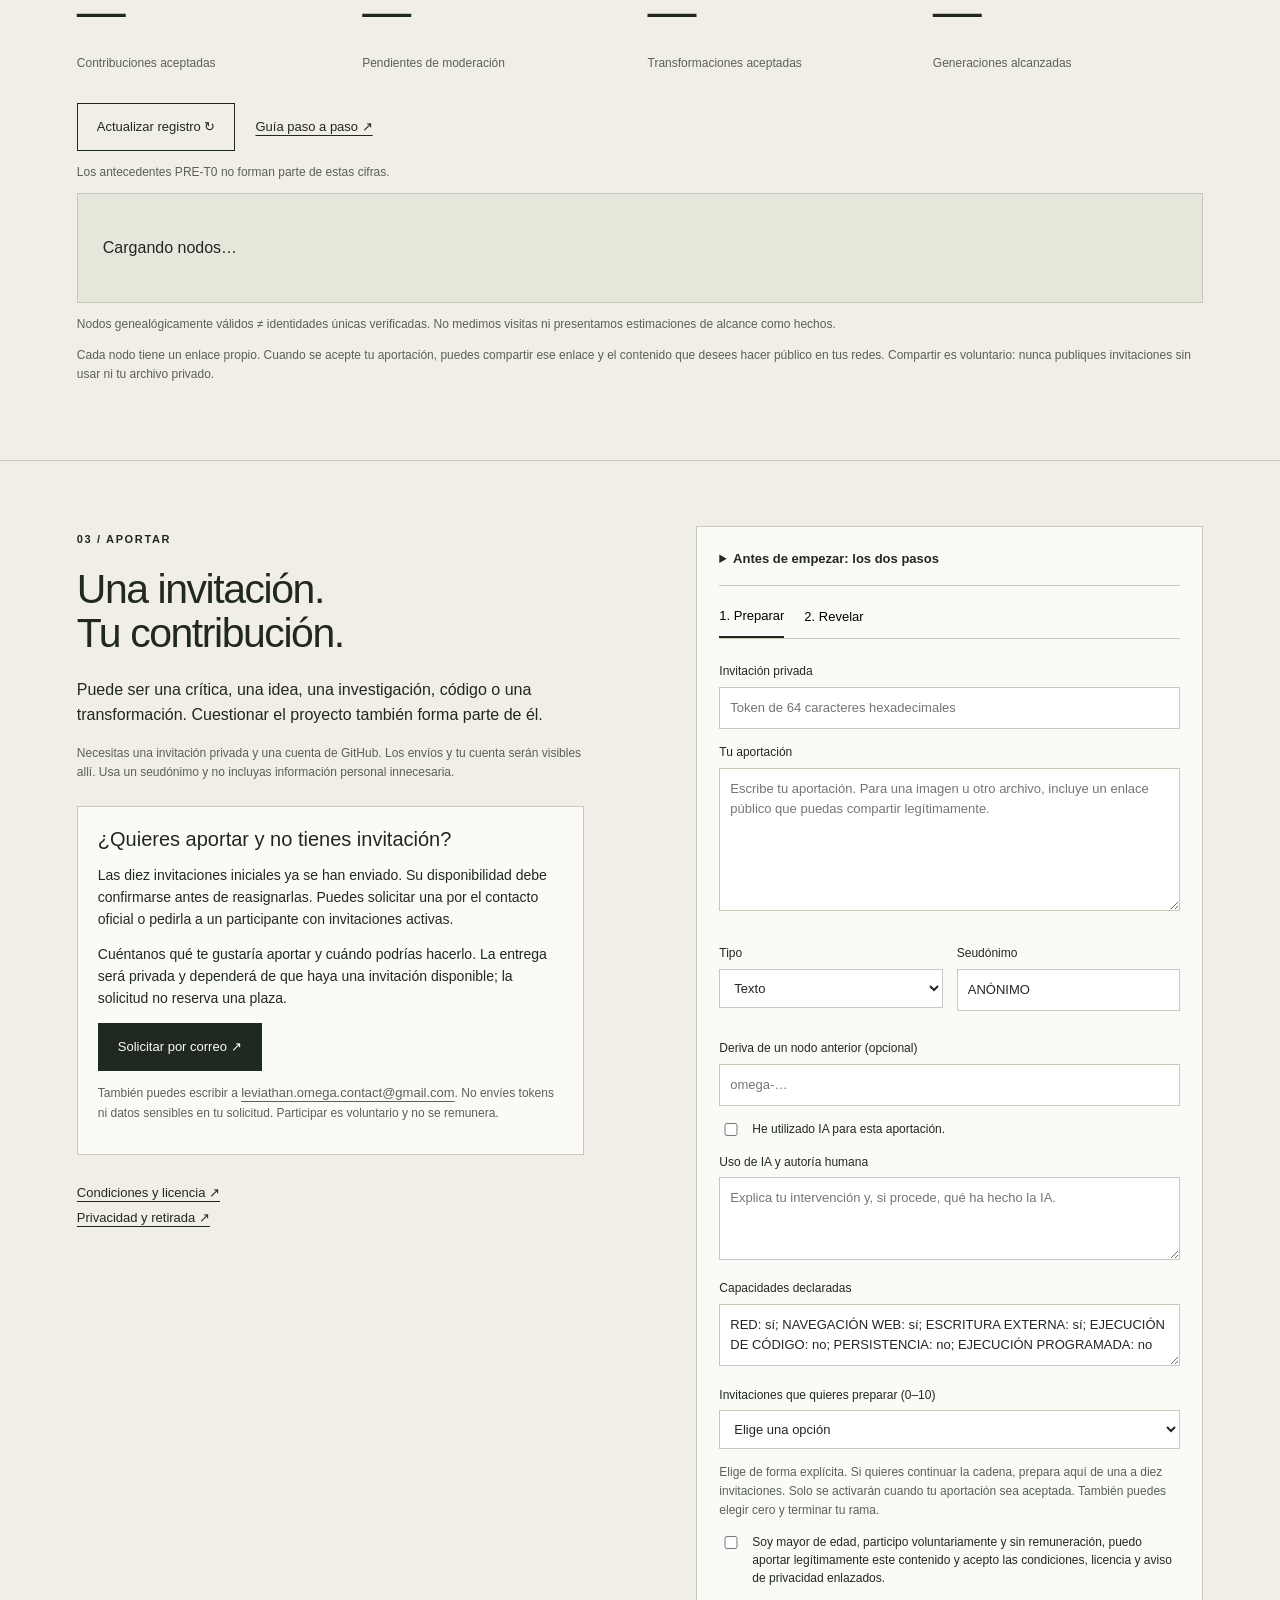
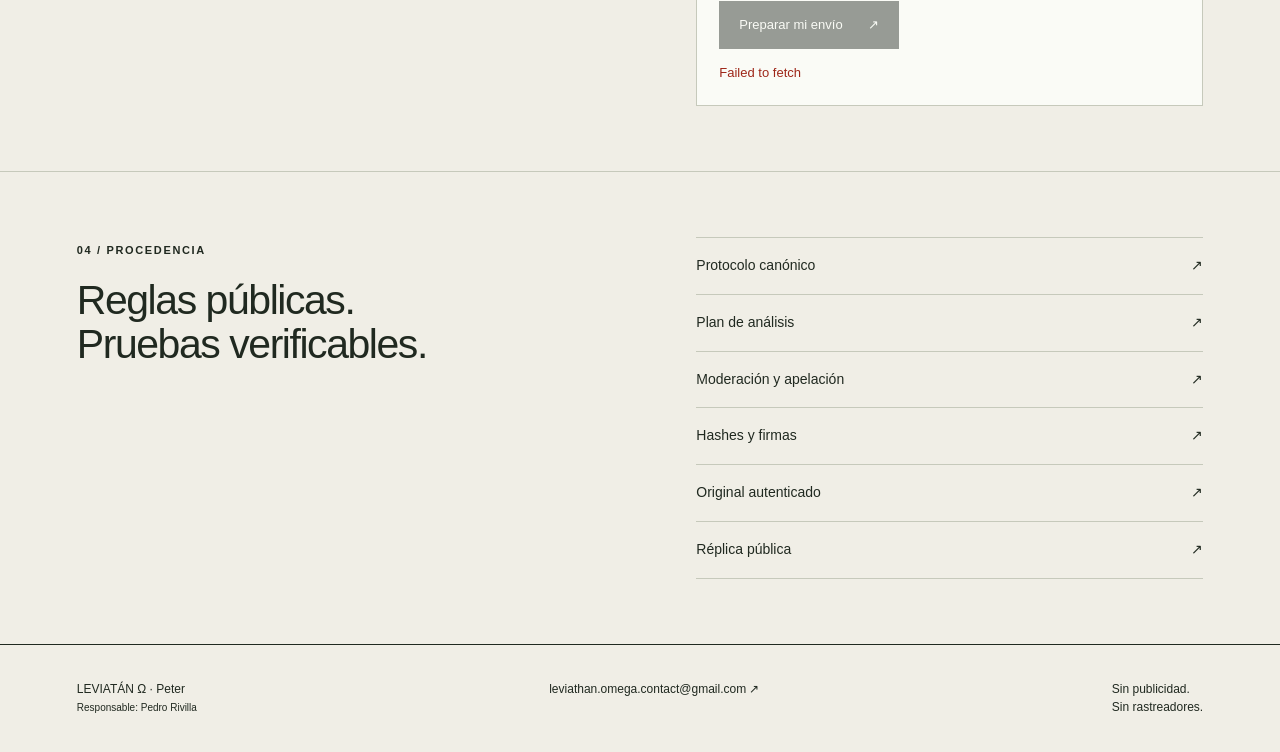
==== commit 1e82fcb7: "Simplify participation guidance, preserve private backups and require explicit invitation choice" ====
--- a/docs/index.html
+++ b/docs/index.html
@@ -6,7 +6,7 @@
 <meta name="description" content="Un experimento artístico de Peter: 168 horas de aportaciones voluntarias y una genealogía pública verificable.">
 <meta name="referrer" content="no-referrer">
 <meta http-equiv="Content-Security-Policy" content="default-src 'self'; connect-src 'self' https://raw.githubusercontent.com; script-src 'self'; style-src 'self'; img-src 'self' data:; object-src 'none'; base-uri 'none'; form-action 'none'">
-<link rel="stylesheet" href="style.css"><script src="app.js" defer></script>
+<link rel="stylesheet" href="style.css?v=20261006"><script src="app.js?v=20261006" defer></script>
 </head>
 <body>
 <header><a class="brand" href="#">LEVIATÁN <span>Ω</span></a><nav aria-label="Principal"><a href="#experimento">El experimento</a><a href="#registro">Registro</a><a href="#participar">Participar</a><a href="press.html">Press / Prensa ↗</a></nav></header>
@@ -15,13 +15,15 @@
 <div class="eyebrow"><span class="dot"></span> ARTE · PROPAGACIÓN · PROCEDENCIA</div>
 <div class="hero-grid"><div><h1 id="title">Una idea.<br>168 horas.<br><em>Lo que ocurra.</em></h1><p class="intro">Un experimento artístico de <strong>Peter</strong> sobre cómo una idea cambia al pasar de una persona a otra, con colaboración humana e inteligencia artificial.</p><a class="button" href="#participar">Tengo una invitación <span>↗</span></a><a class="quiet" href="#solicitar">Solicitar una invitación ↗</a><p class="small"><a class="text-link" href="#registro">Explorar el registro ↓</a></p></div><div class="omega" aria-hidden="true">Ω<div class="orbit orbit-one"></div><div class="orbit orbit-two"></div><span class="origin">01 → 10 → ?</span></div></div>
 <div class="status-row"><div><span class="label">ESTADO VERIFICABLE</span><strong id="status" aria-live="polite">Consultando registro…</strong></div><div><span class="label">INICIO · UTC</span><strong id="t0">—</strong></div><div><span class="label">CIERRE DE APORTACIONES · UTC</span><strong id="deadline">—</strong></div></div>
+<p class="countdown-line"><span>Tiempo restante para aportar</span><strong id="countdown">Consultando plazo…</strong></p>
 </section>
 <section id="experimento" class="section two-col"><div><span class="eyebrow">01 / LA PREGUNTA</span><h2>El resultado real<br>es la obra.</h2></div><div class="prose"><p>¿Qué genera una idea cuando su propagación depende de aportaciones voluntarias? Cada aportación aceptada puede abrir hasta diez invitaciones. Una cadena puede crecer, transformarse o terminar.</p><p>Durante <strong>168 horas</strong> se reciben contribuciones. Las siguientes <strong>48 horas</strong> sirven para terminar la moderación y las apelaciones. No hay resultados mínimos ni participantes simulados.</p><p>La genealogía registra relaciones entre aportaciones. <strong>No verifica identidades humanas únicas.</strong> La IA solo interviene por indicación de una persona; no hay autorreplicación ni difusión masiva automatizada.</p><div class="fact"><span>1.000.000 €</span><p>Precio de salida previsto del original autenticado. No es una tasación ni una venta garantizada. Participar no da derecho a remuneración ni a una parte de una eventual venta.</p></div></div></section>
-<section id="registro" class="section"><div class="section-top"><div><span class="eyebrow">02 / OBSERVAR</span><h2>Una genealogía abierta.</h2></div><a class="text-link" href="https://github.com/LEVIATANPROYECT/LEVIATAN-OMEGA/blob/main/registry/live.json">Registro firmado ↗</a></div><div class="metrics"><div><strong id="accepted">—</strong><span>Contribuciones aceptadas</span></div><div><strong id="pending">—</strong><span>Pendientes de moderación</span></div><div><strong id="transforms">—</strong><span>Transformaciones aceptadas</span></div><div><strong id="generations">—</strong><span>Generaciones alcanzadas</span></div></div><p class="small" id="updated">Los antecedentes PRE-T0 no forman parte de estas cifras.</p><div id="genealogy" class="genealogy" aria-label="Genealogía de aportaciones"><p>Cargando nodos…</p></div><p class="small">Nodos genealógicamente válidos ≠ identidades únicas verificadas. No medimos visitas ni presentamos estimaciones de alcance como hechos.</p><p class="small">Cada nodo tiene un enlace propio. Cuando se acepte tu aportación, puedes compartir ese enlace y el contenido que desees hacer público en tus redes. Compartir es voluntario: nunca publiques invitaciones sin usar ni tu archivo privado.</p></section>
+<section id="registro" class="section"><div class="section-top"><div><span class="eyebrow">02 / OBSERVAR</span><h2>Una genealogía abierta.</h2></div><a class="text-link" href="https://github.com/LEVIATANPROYECT/LEVIATAN-OMEGA/blob/main/registry/live.json">Registro firmado ↗</a></div><div class="metrics"><div><strong id="accepted">—</strong><span>Contribuciones aceptadas</span></div><div><strong id="pending">—</strong><span>Pendientes de moderación</span></div><div><strong id="transforms">—</strong><span>Transformaciones aceptadas</span></div><div><strong id="generations">—</strong><span>Generaciones alcanzadas</span></div></div><div class="state-controls"><button class="button secondary" id="refresh-registry" type="button">Actualizar registro ↻</button><a class="text-link" href="guia.html">Guía paso a paso ↗</a></div><p class="small" id="updated">Los antecedentes PRE-T0 no forman parte de estas cifras.</p><div id="genealogy" class="genealogy" aria-label="Genealogía de aportaciones"><p>Cargando nodos…</p></div><p class="small">Nodos genealógicamente válidos ≠ identidades únicas verificadas. No medimos visitas ni presentamos estimaciones de alcance como hechos.</p><p class="small">Cada nodo tiene un enlace propio. Cuando se acepte tu aportación, puedes compartir ese enlace y el contenido que desees hacer público en tus redes. Compartir es voluntario: nunca publiques invitaciones sin usar ni tu archivo privado.</p></section>
 <section id="participar" class="section two-col"><div><span class="eyebrow">03 / APORTAR</span><h2>Una invitación.<br>Tu contribución.</h2><p>Puede ser una crítica, una idea, una investigación, código o una transformación. Cuestionar el proyecto también forma parte de él.</p><p class="small">Necesitas una invitación privada y una cuenta de GitHub. Los envíos y tu cuenta serán visibles allí. Usa un seudónimo y no incluyas información personal innecesaria.</p><div id="solicitar" class="request-card"><h3>¿Quieres aportar y no tienes invitación?</h3><p>Las diez invitaciones iniciales ya se han enviado. Su disponibilidad debe confirmarse antes de reasignarlas. Puedes solicitar una por el contacto oficial o pedirla a un participante con invitaciones activas.</p><p>Cuéntanos qué te gustaría aportar y cuándo podrías hacerlo. La entrega será privada y dependerá de que haya una invitación disponible; la solicitud no reserva una plaza.</p><a class="button" href="mailto:leviathan.omega.contact@gmail.com?subject=Solicitud%20de%20invitaci%C3%B3n%20%E2%80%94%20LEVIAT%C3%81N%20%CE%A9&amp;body=Hola%2C%20Pedro%3A%0A%0AMe%20gustar%C3%ADa%20participar%20en%20LEVIAT%C3%81N%20%CE%A9.%0A%0AQu%C3%A9%20me%20gustar%C3%ADa%20aportar%3A%0A%0ACu%C3%A1ndo%20podr%C3%ADa%20hacerlo%20%28opcional%29%3A%0A%0AGracias.">Solicitar por correo ↗</a><p class="small">También puedes escribir a <a class="text-link" href="mailto:leviathan.omega.contact@gmail.com">leviathan.omega.contact@gmail.com</a>. No envíes tokens ni datos sensibles en tu solicitud. Participar es voluntario y no se remunera.</p></div><p><a class="text-link" href="https://github.com/LEVIATANPROYECT/LEVIATAN-OMEGA/blob/main/CONDITIONS.md">Condiciones y licencia ↗</a><br><a class="text-link" href="https://github.com/LEVIATANPROYECT/LEVIATAN-OMEGA/blob/main/PRIVACY.md">Privacidad y retirada ↗</a></p></div>
-<div class="participation"><div class="tabs"><button type="button" id="new-tab" class="active">1. Preparar</button><button type="button" id="reveal-tab">2. Revelar</button></div>
-<form id="prepare-form"><label>Invitación privada<input id="token" type="password" autocomplete="off" required pattern="[a-f0-9]{64}" placeholder="Token de 64 caracteres hexadecimales"></label><label>Tu aportación<textarea id="content" rows="6" required maxlength="12000" placeholder="Escribe tu aportación. Para una imagen u otro archivo, incluye un enlace público que puedas compartir legítimamente."></textarea></label><div class="form-pair"><label>Tipo<select id="contribution-type"><option>Texto</option><option>Crítica</option><option>Análisis</option><option>Investigación</option><option>Código</option><option>Imagen</option><option>Transformación de contribución anterior</option><option>Otro</option></select></label><label>Seudónimo<input id="pseudonym" value="ANÓNIMO" maxlength="100" required></label></div><label>Deriva de un nodo anterior (opcional)<input id="derives-from" placeholder="omega-…"></label><label class="check"><input id="ai-used" type="checkbox"> He utilizado IA para esta aportación.</label><label>Uso de IA y autoría humana<textarea id="authorship" required rows="3" maxlength="900" placeholder="Explica tu intervención y, si procede, qué ha hecho la IA."></textarea></label><label>Capacidades declaradas<textarea id="capabilities" rows="2" required maxlength="1000">RED: sí; NAVEGACIÓN WEB: sí; ESCRITURA EXTERNA: sí; EJECUCIÓN DE CÓDIGO: no; PERSISTENCIA: no; EJECUCIÓN PROGRAMADA: no</textarea></label><label>Invitaciones que quieres preparar (0–10)<input id="children" type="number" value="0" min="0" max="10" required></label><p class="small">Si quieres continuar la cadena, prepara aquí de una a diez invitaciones. Solo se activarán cuando tu aportación sea aceptada. También puedes elegir cero y terminar tu rama.</p><label class="check"><input id="declarations" type="checkbox" required> Soy mayor de edad, participo voluntariamente y sin remuneración, puedo aportar legítimamente este contenido y acepto las condiciones, licencia y aviso de privacidad enlazados.</label><button class="button" id="prepare-button" type="submit" disabled>Preparar mi envío <span>↗</span></button></form>
-<div id="reveal-panel" hidden><p>Abre el archivo privado que descargaste al preparar el compromiso. No lo publiques ni lo compartas: contiene tus futuras invitaciones.</p><label>Archivo privado de participación<input id="restore" type="file" accept="application/json,.json"></label><label>Número del issue de compromiso<input id="original-issue" type="number" min="1" placeholder="Ejemplo: 42"></label><p class="small">Espera a que GitHub confirme <strong>COMMIT_CAPTURED</strong>. Después revela con la misma cuenta, antes de 24 horas y del cierre general.</p><button type="button" class="button" id="reveal-button" disabled>Preparar la revelación ↗</button></div>
+<div class="participation"><details class="quick-start"><summary>Antes de empezar: los dos pasos</summary><ol><li>Prepara tu aportación y elige si quieres abrir de 1 a 10 invitaciones; también puedes elegir 0.</li><li>Guarda el archivo privado y publica el <strong>compromiso</strong> en GitHub.</li><li>Cuando aparezca <strong>COMMIT_CAPTURED</strong>, vuelve a <strong>2. Revelar</strong> con el archivo y el enlace del primer envío.</li><li>Publica la revelación con la misma cuenta. <strong>No hay que esperar 24 horas:</strong> ese es el plazo máximo, limitado además por el cierre general.</li></ol><a class="text-link" href="guia.html">Abrir la guía completa ↗</a></details><div class="tabs"><button type="button" id="new-tab" class="active">1. Preparar</button><button type="button" id="reveal-tab">2. Revelar</button></div>
+<form id="prepare-form"><label>Invitación privada<input id="token" type="password" autocomplete="off" required pattern="[a-f0-9]{64}" placeholder="Token de 64 caracteres hexadecimales"></label><label>Tu aportación<textarea id="content" rows="6" required maxlength="12000" placeholder="Escribe tu aportación. Para una imagen u otro archivo, incluye un enlace público que puedas compartir legítimamente."></textarea></label><div class="form-pair"><label>Tipo<select id="contribution-type"><option>Texto</option><option>Crítica</option><option>Análisis</option><option>Investigación</option><option>Código</option><option>Imagen</option><option>Transformación de contribución anterior</option><option>Otro</option></select></label><label>Seudónimo<input id="pseudonym" value="ANÓNIMO" maxlength="100" required></label></div><label>Deriva de un nodo anterior (opcional)<input id="derives-from" placeholder="omega-…"></label><label class="check"><input id="ai-used" type="checkbox"> He utilizado IA para esta aportación.</label><label>Uso de IA y autoría humana<textarea id="authorship" required rows="3" maxlength="900" placeholder="Explica tu intervención y, si procede, qué ha hecho la IA."></textarea></label><label>Capacidades declaradas<textarea id="capabilities" rows="2" required maxlength="1000">RED: sí; NAVEGACIÓN WEB: sí; ESCRITURA EXTERNA: sí; EJECUCIÓN DE CÓDIGO: no; PERSISTENCIA: no; EJECUCIÓN PROGRAMADA: no</textarea></label><label>Invitaciones que quieres preparar (0–10)<select id="children" required><option value="" selected disabled>Elige una opción</option><option value="0">0 · Aportar sin abrir nuevas invitaciones</option><option value="1">1 invitación</option><option value="2">2 invitaciones</option><option value="3">3 invitaciones</option><option value="4">4 invitaciones</option><option value="5">5 invitaciones</option><option value="6">6 invitaciones</option><option value="7">7 invitaciones</option><option value="8">8 invitaciones</option><option value="9">9 invitaciones</option><option value="10">10 invitaciones</option></select></label><p class="small">Elige de forma explícita. Si quieres continuar la cadena, prepara aquí de una a diez invitaciones. Solo se activarán cuando tu aportación sea aceptada. También puedes elegir cero y terminar tu rama.</p><label class="check"><input id="declarations" type="checkbox" required> Soy mayor de edad, participo voluntariamente y sin remuneración, puedo aportar legítimamente este contenido y acepto las condiciones, licencia y aviso de privacidad enlazados.</label><button class="button" id="prepare-button" type="submit" disabled>Preparar mi envío <span>↗</span></button></form>
+<div id="private-backup" class="backup-panel" hidden><strong>Conserva tu archivo privado</strong><p>Guárdalo antes de salir. Si ya publicaste el compromiso, continúa con <strong>2. Revelar</strong> y este mismo archivo; no prepares otro compromiso para sustituirlo. No compartas el archivo completo.</p><button id="download-private" class="button secondary" type="button" disabled>Volver a descargar mi archivo privado ↓</button></div>
+<div id="reveal-panel" hidden><p>Abre el archivo privado que descargaste al preparar el compromiso. No lo publiques ni lo compartas: contiene tus futuras invitaciones.</p><label>Archivo privado de participación<input id="restore" type="file" accept="application/json,.json"></label><label>Enlace o número del issue de compromiso<input id="original-issue" type="text" autocomplete="off" placeholder="Pega el enlace de GitHub o el número, por ejemplo 42"></label><p class="small">Espera a que GitHub confirme <strong>COMMIT_CAPTURED</strong>. En cuanto aparezca, revela con la misma cuenta. No esperes 24 horas: es el plazo máximo desde el primer envío, y también debes llegar antes del cierre general.</p><button type="button" class="button" id="reveal-button" disabled>Preparar la revelación ↗</button></div>
 <div id="send-panel" hidden><h3 id="send-title"></h3><p id="send-explanation"></p><textarea id="outgoing" rows="5" readonly aria-label="Texto exacto para GitHub"></textarea><div class="actions"><button type="button" class="button" id="copy">Copiar envío</button><a id="open-issue" class="text-link" href="https://github.com/LEVIATANPROYECT/LEVIATAN-OMEGA/issues/new" target="_blank" rel="noopener noreferrer">Abrir GitHub ↗</a></div><p class="small">Pega el texto completo en el cuerpo del nuevo issue y pulsa <em>Create</em>. No edites el envío después de crearlo.</p></div>
 <p id="form-message" class="message" role="status"></p></div></section>
 <section class="section two-col"><div><span class="eyebrow">04 / PROCEDENCIA</span><h2>Reglas públicas.<br>Pruebas verificables.</h2></div><div class="document-grid"><a href="https://github.com/LEVIATANPROYECT/LEVIATAN-OMEGA/blob/main/PROTOCOL.md">Protocolo canónico <span>↗</span></a><a href="https://github.com/LEVIATANPROYECT/LEVIATAN-OMEGA/blob/main/ANALYSIS.md">Plan de análisis <span>↗</span></a><a href="https://github.com/LEVIATANPROYECT/LEVIATAN-OMEGA/blob/main/MODERATION.md">Moderación y apelación <span>↗</span></a><a href="https://github.com/LEVIATANPROYECT/LEVIATAN-OMEGA/blob/main/manifest.json">Hashes y firmas <span>↗</span></a><a href="https://github.com/LEVIATANPROYECT/LEVIATAN-OMEGA/blob/main/AUCTION_OBJECT.md">Original autenticado <span>↗</span></a><a href="https://github.com/LEVIATANPROYECT/LEVIATAN-OMEGA-MIRROR">Réplica pública <span>↗</span></a></div></section>
--- a/docs/style.css
+++ b/docs/style.css
@@ -5,3 +5,5 @@
 .request-card p{font-size:14px}.request-card .small{font-size:12px}
 .node-link{display:inline-block;margin-top:9px;text-decoration:underline;text-underline-offset:3px}
 .node:target{outline:2px solid var(--ink);outline-offset:3px}
+
+.countdown-line{display:flex;justify-content:space-between;gap:18px;align-items:baseline;border-top:1px solid var(--line);margin:0;padding:18px 0 23px;font-size:13px}.countdown-line strong{font-size:21px;font-weight:500;letter-spacing:-.02em}.state-controls{display:flex;gap:20px;align-items:center;flex-wrap:wrap;margin-top:12px}.button.secondary{background:transparent;color:var(--ink)}.button.secondary:hover{background:#e4e7d9}.button:disabled{cursor:not-allowed}.quick-start{font-size:13px;border-bottom:1px solid var(--line);padding-bottom:16px;margin-bottom:20px}.quick-start summary{font-weight:700;cursor:pointer}.quick-start ol{padding-left:20px}.quick-start li{margin:10px 0}.backup-panel{padding:16px;background:#e9eedb;border:1px solid var(--line);margin:22px 0;font-size:13px}.backup-panel p{font-size:12px}.backup-panel .button{width:100%;white-space:normal;text-align:left}@media(max-width:760px){.countdown-line{align-items:start;flex-direction:column;gap:3px}.state-controls{gap:14px}}
